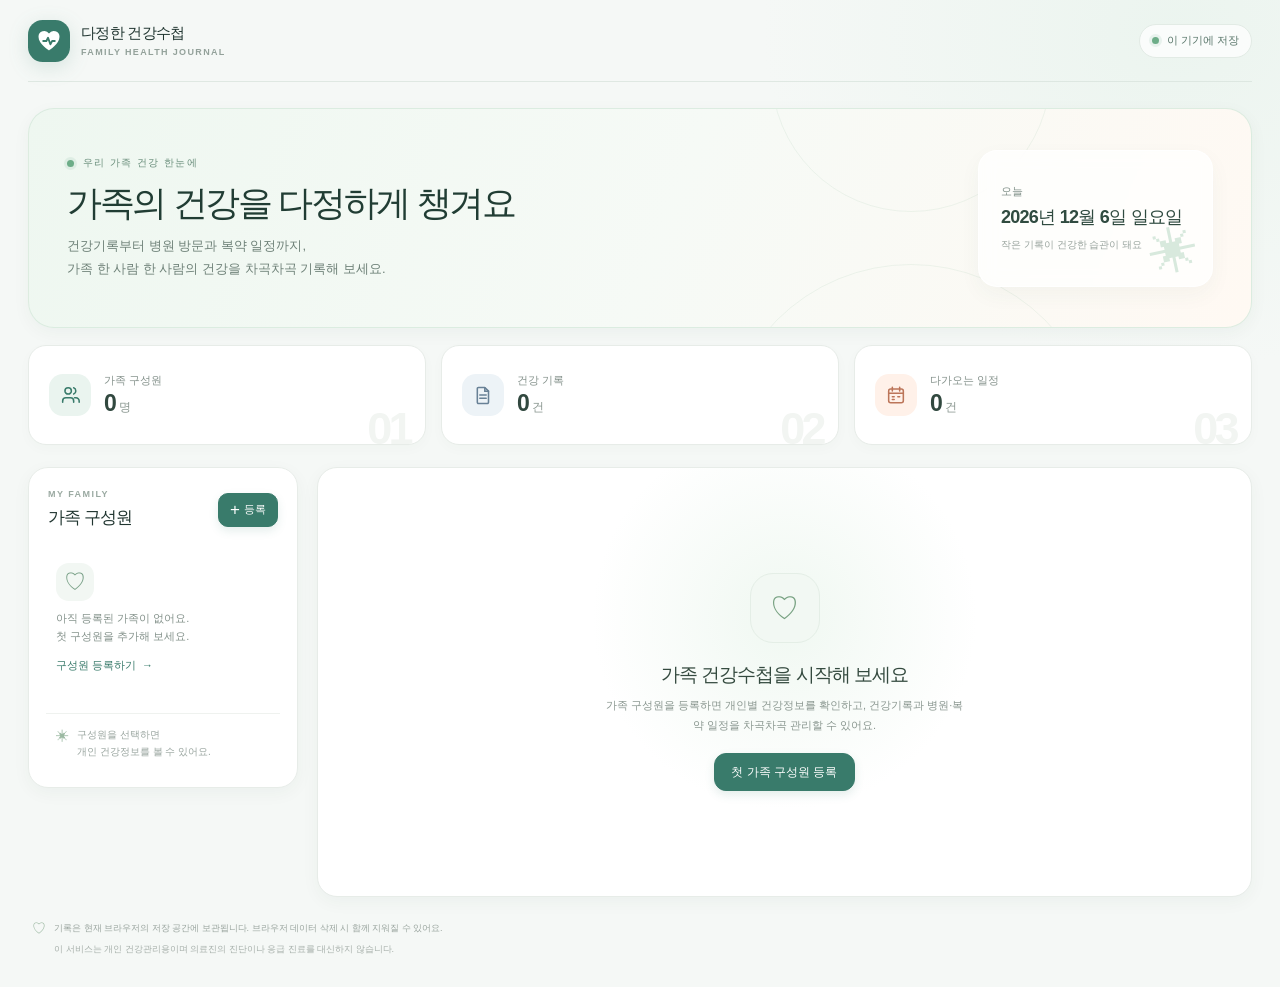
==== index.html @ 95c156bf "Add family health notebook app" ====
<!doctype html>
<html lang="ko">
<head>
  <meta charset="utf-8">
  <meta name="viewport" content="width=device-width, initial-scale=1">
  <meta name="theme-color" content="#f5f8f6">
  <meta name="description" content="가족 구성원의 건강기록과 병원·복약 일정을 한곳에서 관리하는 건강수첩입니다.">
  <title>다정한 건강수첩 · 우리 가족 건강관리</title>
  <link rel="stylesheet" href="./styles.css">
  <script src="./app.js" defer></script>
</head>
<body>
  <div class="app-shell">
    <header class="topbar">
      <a class="brand" href="#main-content" aria-label="다정한 건강수첩 홈">
        <span class="brand-mark" aria-hidden="true">
          <svg viewBox="0 0 40 40" fill="none">
            <rect width="40" height="40" rx="14" fill="currentColor" />
            <path d="M20 29s-10-5.9-10-13a5.5 5.5 0 0 1 10-3.2A5.5 5.5 0 0 1 30 16c0 7.1-10 13-10 13Z" fill="#fff" />
            <path d="M14.5 20h3l1.6-3.1 2.2 6.2 1.7-3.1h2.5" stroke="currentColor" stroke-width="1.8" stroke-linecap="round" stroke-linejoin="round" />
          </svg>
        </span>
        <span class="brand-copy">
          <strong>다정한 건강수첩</strong>
          <span>FAMILY HEALTH JOURNAL</span>
        </span>
      </a>
      <div class="topbar-right">
        <span class="storage-pill">
          <span class="status-dot" aria-hidden="true"></span>
          <span id="storage-status">이 기기에 저장</span>
        </span>
      </div>
    </header>

    <main id="main-content">
      <section class="welcome-card" aria-labelledby="welcome-title">
        <div class="welcome-copy">
          <p class="eyebrow"><span class="eyebrow-dot" aria-hidden="true"></span>우리 가족 건강 한눈에</p>
          <h1 id="welcome-title">가족의 건강을<br class="welcome-break"> 다정하게 챙겨요</h1>
          <p class="welcome-description">건강기록부터 병원 방문과 복약 일정까지,<br class="desktop-only"> 가족 한 사람 한 사람의 건강을 차곡차곡 기록해 보세요.</p>
        </div>
        <div class="today-card">
          <span class="today-label">오늘</span>
          <time id="today-label" datetime="">날짜를 불러오는 중</time>
          <span class="today-caption">작은 기록이 건강한 습관이 돼요</span>
          <span class="today-flower" aria-hidden="true">✳</span>
        </div>
        <span class="welcome-orbit orbit-one" aria-hidden="true"></span>
        <span class="welcome-orbit orbit-two" aria-hidden="true"></span>
      </section>

      <section class="stats-grid" aria-label="가족 건강 요약">
        <article class="stat-card stat-members">
          <span class="stat-icon" aria-hidden="true">
            <svg viewBox="0 0 24 24" fill="none"><path d="M16 20v-1.5a3.5 3.5 0 0 0-3.5-3.5h-5A3.5 3.5 0 0 0 4 18.5V20M10 11a3.5 3.5 0 1 0 0-7 3.5 3.5 0 0 0 0 7ZM16 4.2a3.5 3.5 0 0 1 0 6.6M17 15h1.5a3.5 3.5 0 0 1 3.5 3.5V20" stroke="currentColor" stroke-width="1.7" stroke-linecap="round" stroke-linejoin="round"/></svg>
          </span>
          <span class="stat-copy"><span class="stat-label">가족 구성원</span><strong id="member-count">0<span>명</span></strong></span>
          <span class="stat-decoration" aria-hidden="true">01</span>
        </article>
        <article class="stat-card stat-records">
          <span class="stat-icon" aria-hidden="true">
            <svg viewBox="0 0 24 24" fill="none"><path d="M7 3.8h7l4 4V20a1.2 1.2 0 0 1-1.2 1.2H7A1.2 1.2 0 0 1 5.8 20V5A1.2 1.2 0 0 1 7 3.8Z" stroke="currentColor" stroke-width="1.7" stroke-linejoin="round"/><path d="M14 4v4h4M8.5 12h7M8.5 15.5h7" stroke="currentColor" stroke-width="1.7" stroke-linecap="round"/></svg>
          </span>
          <span class="stat-copy"><span class="stat-label">건강 기록</span><strong id="record-count">0<span>건</span></strong></span>
          <span class="stat-decoration" aria-hidden="true">02</span>
        </article>
        <article class="stat-card stat-schedules">
          <span class="stat-icon" aria-hidden="true">
            <svg viewBox="0 0 24 24" fill="none"><rect x="4" y="5.5" width="16" height="15" rx="2.2" stroke="currentColor" stroke-width="1.7"/><path d="M8 3.5v4M16 3.5v4M4 10h16M8 14h2M8 17h2M14 14h2" stroke="currentColor" stroke-width="1.7" stroke-linecap="round"/></svg>
          </span>
          <span class="stat-copy"><span class="stat-label">다가오는 일정</span><strong id="schedule-count">0<span>건</span></strong></span>
          <span class="stat-decoration" aria-hidden="true">03</span>
        </article>
      </section>

      <div class="workspace">
        <aside class="family-panel" aria-labelledby="family-title">
          <div class="panel-heading family-heading">
            <div>
              <p class="section-kicker">MY FAMILY</p>
              <h2 id="family-title">가족 구성원</h2>
            </div>
            <button id="add-member-button" class="button button-small button-primary" type="button">
              <span class="button-plus" aria-hidden="true">+</span><span>등록</span>
            </button>
          </div>
          <div id="family-list" class="family-list" aria-label="등록된 가족 구성원"></div>
          <div class="family-panel-note">
            <span class="note-sparkle" aria-hidden="true">✳</span>
            <p>구성원을 선택하면<br>개인 건강정보를 볼 수 있어요.</p>
          </div>
        </aside>

        <section id="member-detail" class="member-detail" aria-label="가족 구성원 건강정보"></section>
      </div>

      <footer class="app-footer">
        <span class="footer-heart" aria-hidden="true">♡</span>
        <p>기록은 현재 브라우저의 저장 공간에 보관됩니다. 브라우저 데이터 삭제 시 함께 지워질 수 있어요.</p>
        <p class="footer-disclaimer">이 서비스는 개인 건강관리용이며 의료진의 진단이나 응급 진료를 대신하지 않습니다.</p>
      </footer>
    </main>

    <dialog id="member-dialog" class="member-dialog" aria-labelledby="member-dialog-title">
      <form id="member-form" class="dialog-form">
        <div class="dialog-topline">
          <span class="section-kicker">가족 건강수첩</span>
          <button class="icon-button dialog-close" type="button" data-action="close-member-dialog" aria-label="창 닫기">×</button>
        </div>
        <h2 id="member-dialog-title">가족 구성원 등록</h2>
        <p class="dialog-intro">함께 건강을 챙길 가족의 기본 정보를 입력해 주세요.</p>

        <div class="dialog-fields">
          <label class="field field-full" for="member-name">
            <span>이름 <span class="required-mark" aria-hidden="true">*</span></span>
            <input id="member-name" name="name" type="text" maxlength="40" placeholder="이름을 입력해 주세요" autocomplete="off" required>
          </label>
          <label class="field" for="member-relationship">
            <span>관계</span>
            <select id="member-relationship" name="relationship" required>
              <option value="본인">본인</option>
              <option value="배우자">배우자</option>
              <option value="자녀">자녀</option>
              <option value="부모님">부모님</option>
              <option value="형제·자매">형제·자매</option>
              <option value="기타">기타</option>
            </select>
          </label>
          <label class="field" for="member-birth-date">
            <span>생년월일</span>
            <input id="member-birth-date" name="birthDate" type="date">
          </label>
          <label class="field" for="member-blood-type">
            <span>혈액형</span>
            <select id="member-blood-type" name="bloodType">
              <option value="unknown">미확인</option>
              <option value="A+">A+</option>
              <option value="A-">A-</option>
              <option value="B+">B+</option>
              <option value="B-">B-</option>
              <option value="AB+">AB+</option>
              <option value="AB-">AB-</option>
              <option value="O+">O+</option>
              <option value="O-">O-</option>
            </select>
          </label>
          <label class="field" for="member-allergies">
            <span>알레르기 · 주의사항</span>
            <input id="member-allergies" name="allergies" type="text" maxlength="160" placeholder="예: 특정 약물, 음식 알레르기">
          </label>
          <label class="field field-full" for="member-note">
            <span>건강 메모 <span class="optional-label">선택</span></span>
            <textarea id="member-note" name="note" rows="3" maxlength="500" placeholder="평소 건강 상태나 참고할 내용을 적어 주세요."></textarea>
          </label>
        </div>
        <p class="dialog-privacy">건강정보는 이 브라우저에 저장됩니다. 공용 기기에서는 개인정보 입력에 유의해 주세요.</p>
        <div class="dialog-actions">
          <button class="button button-secondary" type="button" data-action="close-member-dialog">취소</button>
          <button class="button button-primary" type="submit">구성원 등록</button>
        </div>
      </form>
    </dialog>

    <div id="toast" class="toast" role="status" aria-live="polite" aria-atomic="true"></div>
    <noscript><p class="noscript-message">이 건강수첩을 사용하려면 브라우저에서 JavaScript를 켜 주세요.</p></noscript>
  </div>
</body>
</html>
---- styles.css ----
:root {
  color-scheme: light;
  --ink: #203530;
  --ink-soft: #4f625c;
  --muted: #788782;
  --muted-light: #a2ada8;
  --line: #e7ece8;
  --surface: #ffffff;
  --canvas: #f5f8f6;
  --green: #397b6b;
  --green-dark: #286656;
  --green-soft: #eaf4ef;
  --green-pale: #f2f8f4;
  --peach: #fff1e9;
  --peach-ink: #bc7559;
  --blue-soft: #edf3f7;
  --blue-ink: #688196;
  --purple-soft: #f3eff8;
  --purple-ink: #8977a2;
  --danger: #b95750;
  --shadow: 0 12px 36px rgba(31, 59, 48, 0.055);
  --shadow-soft: 0 5px 18px rgba(31, 59, 48, 0.045);
  font-family: -apple-system, BlinkMacSystemFont, "Segoe UI", "Apple SD Gothic Neo", "Malgun Gothic", "Noto Sans KR", sans-serif;
  font-synthesis: none;
  text-rendering: optimizeLegibility;
}

* {
  box-sizing: border-box;
}

html {
  min-width: 320px;
  background: var(--canvas);
  scroll-behavior: smooth;
}

body {
  min-width: 320px;
  min-height: 100vh;
  margin: 0;
  color: var(--ink);
  background:
    radial-gradient(ellipse at 92% 3%, rgba(226, 241, 232, 0.5), transparent 26rem),
    var(--canvas);
  font-size: 14px;
  line-height: 1.55;
  -webkit-font-smoothing: antialiased;
}

button,
input,
select,
textarea {
  font: inherit;
}

button {
  color: inherit;
}

button:focus-visible,
a:focus-visible,
input:focus-visible,
select:focus-visible,
textarea:focus-visible {
  outline: 3px solid rgba(57, 123, 107, 0.24);
  outline-offset: 2px;
}

button:disabled {
  cursor: not-allowed;
  opacity: 0.55;
}

.app-shell {
  width: min(100% - 56px, 1280px);
  margin: 0 auto;
  padding-bottom: 30px;
}

.topbar {
  min-height: 82px;
  display: flex;
  align-items: center;
  justify-content: space-between;
  border-bottom: 1px solid rgba(215, 226, 219, 0.72);
}

.brand {
  display: inline-flex;
  align-items: center;
  gap: 11px;
  color: var(--ink);
  text-decoration: none;
}

.brand-mark,
.brand-mark svg {
  display: block;
  width: 42px;
  height: 42px;
}

.brand-mark {
  color: var(--green);
  filter: drop-shadow(0 5px 10px rgba(57, 123, 107, 0.16));
}

.brand-copy {
  display: flex;
  flex-direction: column;
  gap: 1px;
}

.brand-copy strong {
  font-size: 15px;
  letter-spacing: -0.045em;
}

.brand-copy > span {
  color: #93a19a;
  font-size: 9px;
  font-weight: 700;
  letter-spacing: 0.15em;
}

.topbar-right {
  display: flex;
  align-items: center;
  gap: 12px;
}

.storage-pill {
  display: inline-flex;
  align-items: center;
  gap: 8px;
  min-height: 34px;
  padding: 0 12px;
  border: 1px solid #e2ebe5;
  border-radius: 999px;
  background: rgba(255, 255, 255, 0.76);
  color: #59766a;
  font-size: 11px;
  font-weight: 650;
  white-space: nowrap;
}

.status-dot,
.eyebrow-dot {
  display: inline-block;
  width: 7px;
  height: 7px;
  flex: 0 0 auto;
  border-radius: 50%;
  background: #6dad88;
  box-shadow: 0 0 0 3px rgba(109, 173, 136, 0.13);
}

.storage-pill.is-warning {
  border-color: #f1d6ca;
  color: #9d5d48;
}

.storage-pill.is-warning .status-dot {
  background: #cf8161;
  box-shadow: 0 0 0 3px rgba(207, 129, 97, 0.14);
}

main {
  padding-top: 26px;
}

.welcome-card {
  position: relative;
  min-height: 220px;
  display: flex;
  align-items: center;
  justify-content: space-between;
  gap: 30px;
  overflow: hidden;
  padding: 32px 38px;
  border: 1px solid rgba(216, 234, 222, 0.86);
  border-radius: 26px;
  background: linear-gradient(112deg, #eef7f0 0%, #f6faf6 52%, #fff9f3 100%);
  box-shadow: var(--shadow-soft);
  isolation: isolate;
}

.welcome-copy,
.today-card {
  position: relative;
  z-index: 1;
}

.eyebrow,
.section-kicker {
  margin: 0;
  color: #688d7a;
  font-size: 10px;
  font-weight: 750;
  letter-spacing: 0.14em;
  text-transform: uppercase;
}

.welcome-card .eyebrow {
  display: flex;
  align-items: center;
  gap: 9px;
  margin-bottom: 9px;
}

.welcome-card h1 {
  margin: 0;
  color: #213d34;
  font-size: clamp(27px, 3vw, 35px);
  font-weight: 730;
  letter-spacing: -0.065em;
  line-height: 1.3;
}

.welcome-description {
  margin: 10px 0 0;
  color: #6e8178;
  font-size: 13px;
  line-height: 1.75;
}

.welcome-break {
  display: none;
}

.desktop-only {
  display: initial;
}

.today-card {
  width: 235px;
  flex: 0 0 235px;
  min-height: 137px;
  display: flex;
  flex-direction: column;
  justify-content: center;
  overflow: hidden;
  padding: 20px 22px;
  border: 1px solid rgba(255, 255, 255, 0.9);
  border-radius: 19px;
  background: rgba(255, 255, 255, 0.74);
  box-shadow: 0 8px 22px rgba(52, 89, 65, 0.045);
  backdrop-filter: blur(8px);
}

.today-label {
  color: #809088;
  font-size: 11px;
  font-weight: 650;
}

.today-card time {
  margin-top: 4px;
  color: #304b40;
  font-size: 18px;
  font-weight: 720;
  letter-spacing: -0.04em;
}

.today-caption {
  margin-top: 5px;
  color: #98a39d;
  font-size: 10px;
}

.today-flower {
  position: absolute;
  right: 13px;
  bottom: 9px;
  color: #d8e9dd;
  font-size: 49px;
  line-height: 1;
  transform: rotate(-12deg);
}

.welcome-orbit {
  position: absolute;
  z-index: -1;
  display: block;
  border: 1px solid rgba(140, 184, 152, 0.13);
  border-radius: 50%;
  pointer-events: none;
}

.orbit-one {
  width: 280px;
  height: 280px;
  right: 200px;
  top: -177px;
}

.orbit-two {
  width: 380px;
  height: 380px;
  right: 150px;
  bottom: -317px;
}

.stats-grid {
  display: grid;
  grid-template-columns: repeat(3, minmax(0, 1fr));
  gap: 15px;
  margin: 17px 0 22px;
}

.stat-card {
  position: relative;
  min-height: 100px;
  display: flex;
  align-items: center;
  gap: 13px;
  overflow: hidden;
  padding: 18px 20px;
  border: 1px solid var(--line);
  border-radius: 18px;
  background: var(--surface);
  box-shadow: 0 4px 13px rgba(40, 68, 53, 0.025);
}

.stat-icon {
  width: 42px;
  height: 42px;
  display: grid;
  flex: 0 0 42px;
  place-items: center;
  border-radius: 14px;
  background: var(--green-soft);
  color: var(--green);
}

.stat-icon svg {
  width: 22px;
  height: 22px;
}

.stat-records .stat-icon {
  background: var(--blue-soft);
  color: var(--blue-ink);
}

.stat-schedules .stat-icon {
  background: var(--peach);
  color: var(--peach-ink);
}

.stat-copy {
  display: flex;
  flex-direction: column;
  gap: 1px;
}

.stat-label {
  color: #84918b;
  font-size: 11px;
  font-weight: 600;
}

.stat-copy strong {
  color: #31483f;
  font-size: 23px;
  font-weight: 740;
  letter-spacing: -0.055em;
  line-height: 1.2;
}

.stat-copy strong span {
  margin-left: 3px;
  color: #89968f;
  font-size: 12px;
  font-weight: 550;
  letter-spacing: 0;
}

.stat-decoration {
  position: absolute;
  right: 15px;
  bottom: -7px;
  color: #f2f5f2;
  font-size: 45px;
  font-weight: 800;
  letter-spacing: -0.08em;
  line-height: 1;
  pointer-events: none;
}

.workspace {
  display: grid;
  grid-template-columns: 270px minmax(0, 1fr);
  align-items: start;
  gap: 19px;
}

.family-panel,
.profile-card,
.content-card,
.empty-detail {
  border: 1px solid var(--line);
  border-radius: 20px;
  background: var(--surface);
  box-shadow: var(--shadow-soft);
}

.family-panel {
  position: sticky;
  top: 18px;
  min-height: 300px;
  padding: 20px 17px 15px;
}

.panel-heading {
  display: flex;
  align-items: center;
  justify-content: space-between;
  gap: 10px;
}

.family-heading {
  padding: 0 2px 15px;
}

.family-heading h2 {
  margin: 3px 0 0;
  font-size: 17px;
  font-weight: 730;
  letter-spacing: -0.05em;
}

.section-kicker {
  color: #9aa9a1;
  font-size: 9px;
  letter-spacing: 0.16em;
}

.button {
  min-height: 40px;
  display: inline-flex;
  align-items: center;
  justify-content: center;
  gap: 8px;
  padding: 0 16px;
  border: 1px solid transparent;
  border-radius: 12px;
  cursor: pointer;
  font-size: 12px;
  font-weight: 680;
  transition: background-color 150ms ease, border-color 150ms ease, transform 150ms ease, box-shadow 150ms ease;
}

.button:hover {
  transform: translateY(-1px);
}

.button:active {
  transform: translateY(0);
}

.button-primary {
  border-color: var(--green);
  background: var(--green);
  color: #fff;
  box-shadow: 0 4px 10px rgba(57, 123, 107, 0.13);
}

.button-primary:hover {
  border-color: var(--green-dark);
  background: var(--green-dark);
}

.button-secondary {
  border-color: #e3e9e5;
  background: #fff;
  color: #65756e;
}

.button-secondary:hover {
  border-color: #ccd9d0;
  background: #f9fbf9;
}

.button-small {
  min-height: 34px;
  gap: 4px;
  padding: 0 11px;
  border-radius: 10px;
  font-size: 11px;
}

.button-plus {
  font-size: 17px;
  font-weight: 450;
  line-height: 1;
}

.family-list {
  display: flex;
  flex-direction: column;
  gap: 6px;
}

.family-item {
  width: 100%;
  min-width: 0;
  display: flex;
  align-items: center;
  gap: 10px;
  padding: 9px 10px;
  border: 1px solid transparent;
  border-radius: 13px;
  background: transparent;
  cursor: pointer;
  text-align: left;
  transition: background-color 150ms ease, border-color 150ms ease;
}

.family-item:hover {
  background: #f7faf7;
}

.family-item.is-selected {
  border-color: #e0eee4;
  background: #f0f7f1;
}

.member-avatar {
  display: grid;
  flex: 0 0 auto;
  place-items: center;
  border-radius: 50%;
  background: linear-gradient(145deg, #e6f2e9, #cfe5d5);
  color: #47765e;
  font-weight: 750;
  letter-spacing: -0.04em;
}

.member-avatar-small {
  width: 39px;
  height: 39px;
  font-size: 15px;
}

.member-avatar-tone-1 { background: linear-gradient(145deg, #f8e9dd, #f2d6c7); color: #a16b51; }
.member-avatar-tone-2 { background: linear-gradient(145deg, #e9e5f4, #d8d0ea); color: #77698f; }
.member-avatar-tone-3 { background: linear-gradient(145deg, #e2edf5, #cee1ee); color: #54768b; }
.member-avatar-tone-4 { background: linear-gradient(145deg, #f7ebd4, #f0dfb9); color: #997844; }

.family-item-copy {
  min-width: 0;
  display: flex;
  flex: 1 1 auto;
  flex-direction: column;
  gap: 1px;
}

.family-item-name {
  overflow: hidden;
  color: #344940;
  font-size: 12px;
  font-weight: 700;
  text-overflow: ellipsis;
  white-space: nowrap;
}

.family-item-subtitle {
  overflow: hidden;
  color: #99a39e;
  font-size: 10px;
  text-overflow: ellipsis;
  white-space: nowrap;
}

.family-item-arrow {
  color: #aab7af;
  font-size: 18px;
  line-height: 1;
  transition: transform 150ms ease;
}

.family-item.is-selected .family-item-arrow {
  color: var(--green);
  transform: translateX(2px);
}

.list-empty {
  display: flex;
  flex-direction: column;
  align-items: flex-start;
  padding: 17px 10px 18px;
}

.list-empty-icon {
  width: 38px;
  height: 38px;
  display: grid;
  place-items: center;
  margin-bottom: 8px;
  border-radius: 13px;
  background: #f2f7f3;
  color: #79a087;
  font-size: 22px;
}

.list-empty p {
  margin: 0 0 8px;
  color: #83918a;
  font-size: 11px;
  line-height: 1.65;
}

.text-button {
  display: inline-flex;
  align-items: center;
  gap: 6px;
  padding: 3px 0;
  border: 0;
  background: transparent;
  color: var(--green);
  cursor: pointer;
  font-size: 11px;
  font-weight: 700;
}

.text-button:hover {
  color: var(--green-dark);
  text-decoration: underline;
  text-underline-offset: 3px;
}

.family-panel-note {
  display: flex;
  align-items: flex-start;
  gap: 8px;
  margin-top: 18px;
  padding: 12px 10px;
  border-top: 1px solid #eff2ef;
  color: #98a49e;
}

.note-sparkle {
  margin-top: 1px;
  color: #9bb9a2;
  font-size: 13px;
}

.family-panel-note p {
  margin: 0;
  font-size: 10px;
  line-height: 1.7;
}

.member-detail {
  min-width: 0;
  display: flex;
  flex-direction: column;
  gap: 17px;
}

.profile-card {
  overflow: hidden;
  padding: 21px 23px 19px;
}

.profile-top {
  display: flex;
  align-items: center;
  justify-content: space-between;
  gap: 15px;
  padding-bottom: 19px;
  border-bottom: 1px solid #eff2ef;
}

.profile-identity {
  min-width: 0;
  display: flex;
  align-items: center;
  gap: 13px;
}

.member-avatar-large {
  width: 58px;
  height: 58px;
  font-size: 22px;
}

.profile-title-copy {
  min-width: 0;
}

.profile-overline {
  margin: 0 0 2px;
  color: #8ca095;
  font-size: 10px;
  font-weight: 650;
  letter-spacing: 0.06em;
}

.profile-title-copy h2 {
  overflow-wrap: anywhere;
  margin: 0;
  color: #293e35;
  font-size: 22px;
  font-weight: 740;
  letter-spacing: -0.06em;
  line-height: 1.35;
}

.profile-tags {
  display: flex;
  flex-wrap: wrap;
  gap: 6px;
  margin-top: 5px;
}

.profile-tag {
  display: inline-flex;
  align-items: center;
  min-height: 21px;
  padding: 1px 8px;
  border: 1px solid #e5eee7;
  border-radius: 999px;
  background: #f5f9f5;
  color: #71877a;
  font-size: 9px;
  font-weight: 650;
}

.profile-tag.subtle {
  border-color: #edf0ed;
  background: #fafbfa;
  color: #929c96;
}

.profile-stamp {
  display: flex;
  flex: 0 0 auto;
  flex-direction: column;
  align-items: flex-end;
  gap: 3px;
  color: #a0aba4;
  font-size: 9px;
}

.profile-stamp-mark {
  width: 31px;
  height: 31px;
  display: grid;
  place-items: center;
  margin-bottom: 2px;
  border: 1px solid #e4eee6;
  border-radius: 11px;
  background: #f3f8f4;
  color: #6e9b7b;
  font-size: 16px;
}

.profile-facts {
  display: grid;
  grid-template-columns: repeat(4, minmax(0, 1fr));
  gap: 10px;
  padding: 17px 0 15px;
}

.profile-fact {
  min-width: 0;
  display: flex;
  flex-direction: column;
  gap: 4px;
}

.profile-fact > span,
.profile-extra-item > span {
  color: #98a39d;
  font-size: 10px;
  font-weight: 570;
}

.profile-fact strong {
  overflow: hidden;
  color: #50635a;
  font-size: 11px;
  font-weight: 670;
  text-overflow: ellipsis;
  white-space: nowrap;
}

.profile-extra {
  display: grid;
  grid-template-columns: repeat(2, minmax(0, 1fr));
  gap: 10px;
  padding-top: 14px;
  border-top: 1px solid #eff2ef;
}

.profile-extra-item {
  min-width: 0;
  padding: 10px 12px;
  border-radius: 11px;
  background: #f8faf8;
}

.profile-extra-item p {
  overflow-wrap: anywhere;
  margin: 3px 0 0;
  color: #586a61;
  font-size: 11px;
  line-height: 1.65;
  white-space: pre-wrap;
}

.profile-extra-item p.is-unset {
  color: #a0aaa4;
}

.records-schedules-grid {
  display: grid;
  grid-template-columns: repeat(2, minmax(0, 1fr));
  align-items: start;
  gap: 17px;
}

.content-card {
  min-width: 0;
  min-height: 280px;
  padding: 18px 17px 16px;
}

.content-card-heading {
  display: flex;
  align-items: flex-start;
  justify-content: space-between;
  gap: 8px;
  margin-bottom: 14px;
}

.content-card-heading h3 {
  margin: 2px 0 0;
  color: #34483f;
  font-size: 16px;
  font-weight: 720;
  letter-spacing: -0.045em;
}

.content-card-heading .section-kicker {
  font-size: 8px;
}

.section-helper {
  margin: 3px 0 0;
  color: #a0aaa4;
  font-size: 10px;
}

.button-add {
  min-height: 32px;
  flex: 0 0 auto;
  gap: 5px;
  padding: 0 9px;
  border: 1px solid #e2ece5;
  border-radius: 10px;
  background: #f5f9f6;
  color: #4c7c61;
  cursor: pointer;
  font-size: 10px;
  font-weight: 680;
  transition: background-color 150ms ease, border-color 150ms ease;
}

.button-add:hover {
  border-color: #cce0d0;
  background: #ebf5ee;
}

.button-add .button-plus {
  font-size: 15px;
}

.entry-form {
  display: flex;
  flex-direction: column;
  gap: 11px;
  margin: 0 0 15px;
  padding: 13px;
  border: 1px solid #e7eee9;
  border-radius: 14px;
  background: #fafcfa;
  animation: form-in 150ms ease-out;
}

.entry-form[hidden] {
  display: none;
}

@keyframes form-in {
  from { opacity: 0; transform: translateY(-4px); }
  to { opacity: 1; transform: translateY(0); }
}

.field-row,
.form-grid {
  display: grid;
  grid-template-columns: repeat(2, minmax(0, 1fr));
  gap: 10px;
}

.field {
  min-width: 0;
  display: flex;
  flex-direction: column;
  gap: 5px;
  color: #63736b;
  font-size: 10px;
  font-weight: 630;
}

.field input,
.field select,
.field textarea {
  width: 100%;
  min-width: 0;
  min-height: 38px;
  padding: 8px 10px;
  border: 1px solid #e2e9e4;
  border-radius: 9px;
  background: #fff;
  color: #33483e;
  font-size: 11px;
  font-weight: 450;
  transition: border-color 150ms ease, box-shadow 150ms ease;
}

.field input::placeholder,
.field textarea::placeholder {
  color: #b3bcb7;
}

.field input:focus,
.field select:focus,
.field textarea:focus {
  border-color: #91b6a0;
  outline: none;
  box-shadow: 0 0 0 3px rgba(94, 151, 113, 0.11);
}

.field select {
  padding-right: 27px;
  cursor: pointer;
}

.field textarea {
  min-height: 69px;
  resize: vertical;
  line-height: 1.6;
}

.form-actions {
  display: flex;
  justify-content: flex-end;
  gap: 7px;
  padding-top: 1px;
}

.form-actions .button {
  min-height: 33px;
  padding: 0 11px;
  border-radius: 9px;
  font-size: 10px;
}

.entry-list {
  display: flex;
  flex-direction: column;
  gap: 9px;
  margin: 0;
  padding: 0;
  list-style: none;
}

.entry-item {
  min-width: 0;
  display: flex;
  align-items: flex-start;
  gap: 8px;
  padding: 11px 9px 10px 10px;
  border: 1px solid #edf1ee;
  border-radius: 13px;
  background: #fff;
  transition: border-color 150ms ease, background-color 150ms ease;
}

.entry-item:hover {
  border-color: #e0e9e2;
  background: #fdfefd;
}

.entry-symbol {
  width: 30px;
  height: 30px;
  display: grid;
  flex: 0 0 30px;
  place-items: center;
  margin-top: 1px;
  border-radius: 10px;
  background: var(--green-soft);
  color: var(--green);
  font-size: 13px;
  font-weight: 750;
}

.entry-symbol.kind-symptom { background: var(--peach); color: var(--peach-ink); }
.entry-symbol.kind-test { background: var(--blue-soft); color: var(--blue-ink); }
.entry-symbol.kind-note { background: var(--purple-soft); color: var(--purple-ink); }
.entry-symbol.kind-medication { background: var(--purple-soft); color: var(--purple-ink); }

.entry-copy {
  min-width: 0;
  flex: 1 1 auto;
}

.entry-meta {
  display: flex;
  flex-wrap: wrap;
  align-items: center;
  gap: 5px 7px;
  margin-bottom: 3px;
}

.entry-type {
  display: inline-flex;
  align-items: center;
  min-height: 18px;
  padding: 0 6px;
  border-radius: 6px;
  background: #edf5ef;
  color: #658570;
  font-size: 8px;
  font-weight: 700;
}

.entry-type.kind-symptom { background: var(--peach); color: #a76c52; }
.entry-type.kind-test { background: var(--blue-soft); color: #637d91; }
.entry-type.kind-note { background: var(--purple-soft); color: #7f6d99; }
.entry-type.kind-medication { background: var(--purple-soft); color: #7f6d99; }

.entry-date {
  color: #9aa59f;
  font-size: 9px;
}

.entry-copy h4 {
  overflow-wrap: anywhere;
  margin: 0;
  color: #45584e;
  font-size: 11px;
  font-weight: 700;
  line-height: 1.5;
}

.entry-copy p {
  overflow-wrap: anywhere;
  margin: 3px 0 0;
  color: #87938c;
  font-size: 10px;
  line-height: 1.6;
  white-space: pre-wrap;
}

.icon-button {
  width: 30px;
  height: 30px;
  display: inline-grid;
  flex: 0 0 30px;
  place-items: center;
  border: 1px solid transparent;
  border-radius: 9px;
  background: transparent;
  color: #a2ada7;
  cursor: pointer;
  font-size: 17px;
  line-height: 1;
  transition: border-color 150ms ease, background-color 150ms ease, color 150ms ease;
}

.icon-button:hover {
  border-color: #f0dfda;
  background: #fff7f4;
  color: var(--danger);
}

.delete-button {
  margin: -2px -2px 0 0;
}

.delete-button svg {
  width: 15px;
  height: 15px;
}

.empty-list-state {
  display: flex;
  flex-direction: column;
  align-items: center;
  justify-content: center;
  min-height: 152px;
  padding: 16px 9px;
  border: 1px dashed #e7ede8;
  border-radius: 14px;
  background: #fbfcfb;
  text-align: center;
}

.empty-list-symbol {
  width: 36px;
  height: 36px;
  display: grid;
  place-items: center;
  margin-bottom: 8px;
  border-radius: 12px;
  background: #f1f6f2;
  color: #7ea48a;
  font-size: 17px;
}

.empty-list-state strong {
  color: #718179;
  font-size: 10px;
  font-weight: 680;
}

.empty-list-state p {
  margin: 3px 0 0;
  color: #a1aca5;
  font-size: 9px;
  line-height: 1.6;
}

.schedule-time {
  margin-left: 3px;
  color: #75887c;
  font-weight: 650;
}

.empty-detail {
  min-height: 430px;
  display: flex;
  flex-direction: column;
  align-items: center;
  justify-content: center;
  padding: 35px 24px;
  background:
    radial-gradient(circle at 50% 35%, rgba(236, 246, 238, 0.8), transparent 12rem),
    var(--surface);
  text-align: center;
}

.empty-detail-icon {
  width: 70px;
  height: 70px;
  display: grid;
  place-items: center;
  margin-bottom: 17px;
  border: 1px solid #e4eee6;
  border-radius: 23px;
  background: #f2f8f3;
  color: #77a181;
  font-size: 29px;
}

.empty-detail h2 {
  margin: 0;
  color: #344a3f;
  font-size: 19px;
  font-weight: 730;
  letter-spacing: -0.05em;
}

.empty-detail p {
  max-width: 360px;
  margin: 7px 0 17px;
  color: #89968f;
  font-size: 11px;
  line-height: 1.8;
}

.empty-detail .button {
  min-height: 38px;
}

.app-footer {
  display: flex;
  flex-wrap: wrap;
  align-items: center;
  gap: 3px 8px;
  padding: 21px 4px 0;
  color: #99a49e;
  font-size: 9px;
}

.app-footer p {
  margin: 0;
}

.footer-heart {
  color: #9bb8a1;
  font-size: 14px;
}

.footer-disclaimer {
  width: 100%;
  padding-left: 22px;
  color: #a6afaa;
}

.member-dialog {
  width: min(560px, calc(100vw - 32px));
  max-width: 560px;
  max-height: min(92vh, 840px);
  overflow-y: auto;
  padding: 0;
  border: 1px solid rgba(222, 231, 224, 0.9);
  border-radius: 22px;
  background: #fff;
  color: var(--ink);
  box-shadow: 0 24px 70px rgba(26, 52, 40, 0.2);
}

.member-dialog::backdrop {
  background: rgba(28, 45, 37, 0.32);
  backdrop-filter: blur(3px);
}

.dialog-form {
  padding: 25px 27px 23px;
}

.dialog-topline {
  display: flex;
  align-items: center;
  justify-content: space-between;
}

.dialog-close {
  border-color: #edf1ee;
  background: #fbfcfb;
  color: #839189;
  font-size: 21px;
}

.dialog-close:hover {
  border-color: #e5e9e6;
  background: #f5f7f5;
  color: #5f7067;
}

.dialog-form h2 {
  margin: 6px 0 0;
  color: #2e463a;
  font-size: 22px;
  font-weight: 730;
  letter-spacing: -0.06em;
}

.dialog-intro {
  margin: 5px 0 18px;
  color: #89958e;
  font-size: 11px;
}

.dialog-fields {
  display: grid;
  grid-template-columns: repeat(2, minmax(0, 1fr));
  gap: 13px 12px;
}

.field-full {
  grid-column: 1 / -1;
}

.dialog-fields .field {
  gap: 6px;
  font-size: 11px;
}

.dialog-fields .field input,
.dialog-fields .field select,
.dialog-fields .field textarea {
  min-height: 41px;
  padding: 9px 11px;
  border-radius: 10px;
  font-size: 12px;
}

.dialog-fields .field textarea {
  min-height: 82px;
}

.required-mark {
  color: #c77b64;
}

.optional-label {
  margin-left: 4px;
  color: #a5afa9;
  font-size: 9px;
  font-weight: 500;
}

.dialog-privacy {
  margin: 14px 0 0;
  color: #9aa59f;
  font-size: 9px;
  line-height: 1.65;
}

.dialog-actions {
  display: flex;
  justify-content: flex-end;
  gap: 8px;
  margin-top: 18px;
  padding-top: 15px;
  border-top: 1px solid #eff2ef;
}

.toast {
  position: fixed;
  z-index: 10;
  left: 50%;
  bottom: 25px;
  max-width: calc(100vw - 32px);
  padding: 11px 16px;
  border: 1px solid rgba(222, 235, 225, 0.95);
  border-radius: 13px;
  background: rgba(42, 76, 59, 0.96);
  box-shadow: 0 10px 30px rgba(28, 52, 39, 0.18);
  color: #fff;
  font-size: 11px;
  font-weight: 600;
  opacity: 0;
  pointer-events: none;
  transform: translate(-50%, 8px);
  transition: opacity 180ms ease, transform 180ms ease;
}

.toast.is-visible {
  opacity: 1;
  transform: translate(-50%, 0);
}

.toast.is-warning {
  border-color: #efd3c3;
  background: rgba(142, 83, 60, 0.97);
}

.noscript-message {
  margin: 12px 0;
  padding: 12px;
  border-radius: 10px;
  background: #fff1e9;
  color: #8d5945;
  text-align: center;
}

@media (max-width: 1020px) {
  .app-shell {
    width: min(100% - 40px, 900px);
  }

  .workspace {
    grid-template-columns: 238px minmax(0, 1fr);
    gap: 14px;
  }

  .family-panel {
    padding-right: 13px;
    padding-left: 13px;
  }

  .records-schedules-grid {
    gap: 12px;
  }

  .content-card {
    padding-right: 13px;
    padding-left: 13px;
  }

  .profile-card {
    padding-right: 18px;
    padding-left: 18px;
  }
}

@media (max-width: 820px) {
  .app-shell {
    width: min(100% - 32px, 680px);
  }

  .welcome-card {
    min-height: 210px;
    padding: 28px;
  }

  .today-card {
    width: 205px;
    flex-basis: 205px;
    padding-right: 16px;
    padding-left: 16px;
  }

  .workspace {
    grid-template-columns: 1fr;
  }

  .family-panel {
    position: static;
    min-height: 0;
    padding: 16px;
  }

  .family-heading {
    padding-bottom: 12px;
  }

  .family-list {
    display: grid;
    grid-template-columns: repeat(2, minmax(0, 1fr));
    gap: 6px;
  }

  .list-empty {
    grid-column: 1 / -1;
    padding: 8px 5px 10px;
  }

  .family-panel-note {
    display: none;
  }

  .member-detail {
    gap: 13px;
  }
}

@media (max-width: 580px) {
  .app-shell {
    width: min(100% - 24px, 500px);
    padding-bottom: 20px;
  }

  .topbar {
    min-height: 68px;
  }

  .brand-mark,
  .brand-mark svg {
    width: 37px;
    height: 37px;
  }

  .brand {
    gap: 8px;
  }

  .brand-copy strong {
    font-size: 13px;
  }

  .brand-copy > span {
    font-size: 8px;
  }

  .storage-pill {
    min-height: 30px;
    gap: 6px;
    padding: 0 9px;
    font-size: 9px;
  }

  main {
    padding-top: 17px;
  }

  .welcome-card {
    min-height: auto;
    align-items: flex-start;
    flex-direction: column;
    gap: 17px;
    padding: 23px 20px 17px;
    border-radius: 21px;
  }

  .welcome-card h1 {
    font-size: 27px;
  }

  .welcome-description {
    max-width: 350px;
    font-size: 11px;
  }

  .desktop-only {
    display: none;
  }

  .today-card {
    width: 100%;
    min-height: 70px;
    flex: auto;
    display: grid;
    grid-template-columns: auto 1fr;
    align-items: center;
    column-gap: 10px;
    padding: 11px 14px;
    border-radius: 13px;
  }

  .today-label {
    grid-column: 1;
    font-size: 9px;
  }

  .today-card time {
    grid-column: 1;
    margin: 0;
    font-size: 14px;
  }

  .today-caption {
    grid-column: 2;
    grid-row: 1 / span 2;
    justify-self: end;
    margin: 0;
    font-size: 9px;
  }

  .today-flower {
    display: none;
  }

  .orbit-one {
    right: -120px;
  }

  .orbit-two {
    right: -165px;
  }

  .stats-grid {
    gap: 7px;
    margin: 11px 0 14px;
  }

  .stat-card {
    min-height: 78px;
    gap: 7px;
    padding: 10px 8px;
    border-radius: 14px;
  }

  .stat-icon {
    width: 31px;
    height: 31px;
    flex-basis: 31px;
    border-radius: 10px;
  }

  .stat-icon svg {
    width: 17px;
    height: 17px;
  }

  .stat-label {
    font-size: 9px;
  }

  .stat-copy strong {
    font-size: 19px;
  }

  .stat-copy strong span {
    font-size: 10px;
  }

  .stat-decoration {
    right: 7px;
    bottom: -5px;
    font-size: 32px;
  }

  .workspace {
    gap: 12px;
  }

  .family-panel {
    padding: 14px 12px 12px;
    border-radius: 16px;
  }

  .family-heading h2 {
    font-size: 15px;
  }

  .family-item {
    gap: 7px;
    padding: 7px 6px;
    border-radius: 11px;
  }

  .member-avatar-small {
    width: 34px;
    height: 34px;
    font-size: 13px;
  }

  .family-item-name {
    font-size: 10px;
  }

  .family-item-subtitle {
    font-size: 9px;
  }

  .profile-card {
    padding: 16px 14px 14px;
    border-radius: 16px;
  }

  .profile-top {
    gap: 8px;
    padding-bottom: 14px;
  }

  .profile-identity {
    gap: 9px;
  }

  .member-avatar-large {
    width: 48px;
    height: 48px;
    font-size: 19px;
  }

  .profile-title-copy h2 {
    font-size: 19px;
  }

  .profile-stamp {
    font-size: 8px;
  }

  .profile-stamp-mark {
    width: 27px;
    height: 27px;
  }

  .profile-facts {
    grid-template-columns: repeat(2, minmax(0, 1fr));
    gap: 13px 9px;
    padding: 14px 0;
  }

  .profile-extra {
    grid-template-columns: 1fr;
    gap: 7px;
    padding-top: 12px;
  }

  .records-schedules-grid {
    grid-template-columns: 1fr;
    gap: 11px;
  }

  .content-card {
    min-height: 0;
    padding: 15px 12px 13px;
    border-radius: 16px;
  }

  .content-card-heading {
    margin-bottom: 11px;
  }

  .content-card-heading h3 {
    font-size: 15px;
  }

  .entry-form {
    padding: 11px;
  }

  .empty-list-state {
    min-height: 124px;
  }

  .empty-detail {
    min-height: 340px;
    padding: 26px 17px;
    border-radius: 17px;
  }

  .app-footer {
    padding-top: 17px;
    font-size: 8px;
    line-height: 1.7;
  }

  .dialog-form {
    padding: 20px 17px 17px;
  }

  .dialog-fields {
    gap: 11px 9px;
  }

  .dialog-form h2 {
    font-size: 20px;
  }

  .toast {
    bottom: 14px;
  }
}

@media (max-width: 370px) {
  .app-shell {
    width: calc(100% - 18px);
  }

  .brand-copy > span {
    letter-spacing: 0.1em;
  }

  .stat-card {
    flex-direction: column;
    align-items: flex-start;
    gap: 5px;
    padding: 9px;
  }

  .stat-copy {
    gap: 0;
  }

  .stat-decoration {
    font-size: 27px;
  }

  .family-list {
    grid-template-columns: 1fr;
  }

  .list-empty {
    grid-column: auto;
  }

  .family-item {
    padding: 7px 8px;
  }

  .field-row,
  .form-grid,
  .dialog-fields {
    grid-template-columns: 1fr;
  }

  .field-full {
    grid-column: auto;
  }
}

@media (prefers-reduced-motion: reduce) {
  *,
  *::before,
  *::after {
    scroll-behavior: auto !important;
    animation-duration: 0.01ms !important;
    animation-iteration-count: 1 !important;
    transition-duration: 0.01ms !important;
  }
}
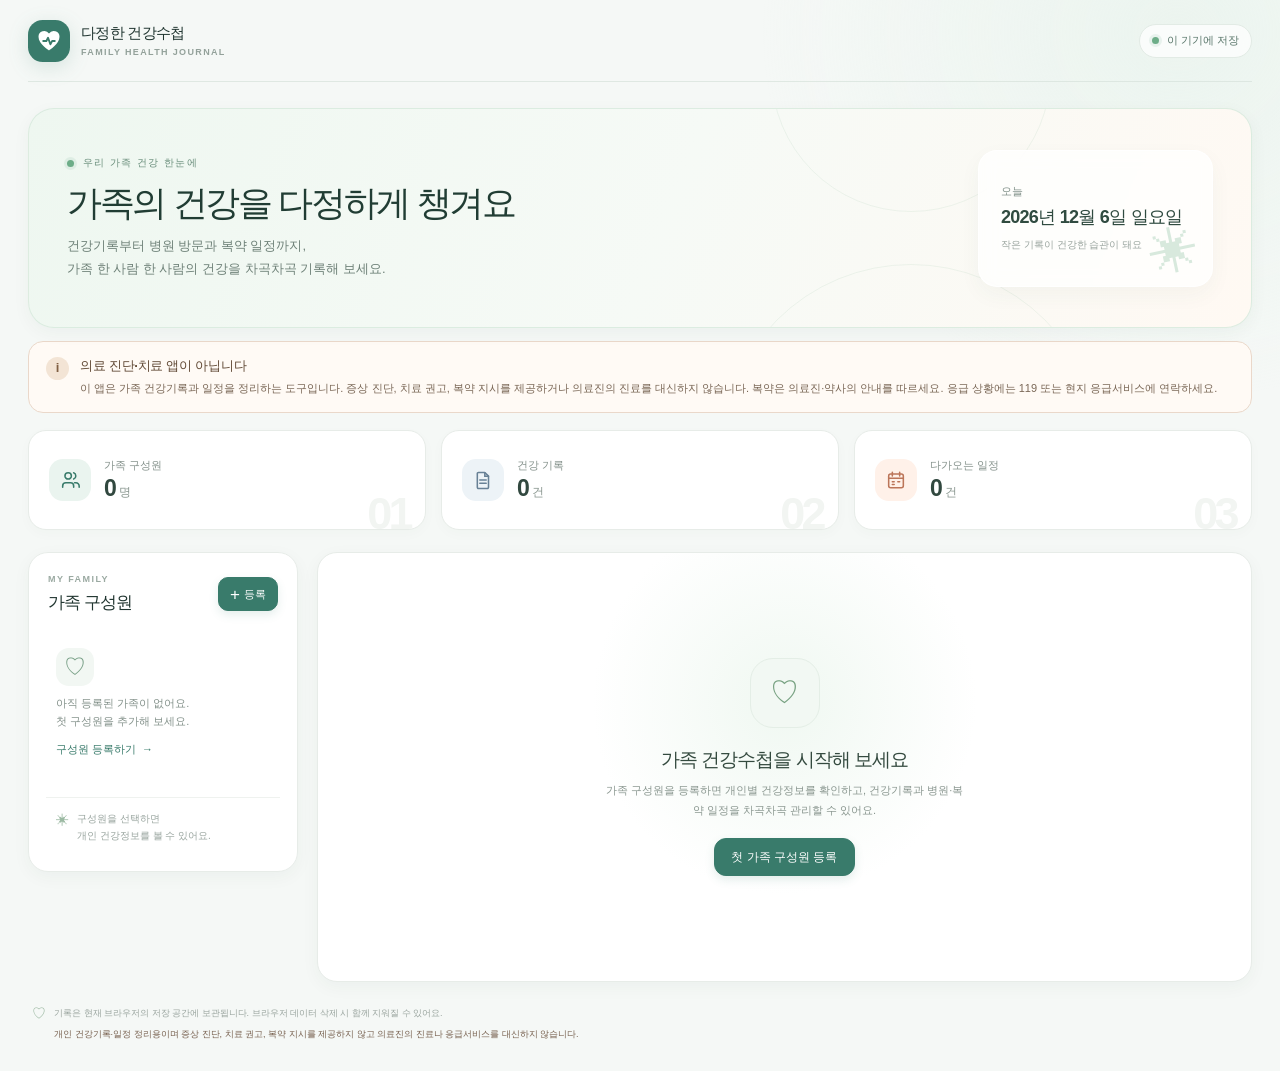
==== commit de17fe22: "Update family health notebook from Workbench" ====
--- a/index.html
+++ b/index.html
@@ -4,7 +4,7 @@
   <meta charset="utf-8">
   <meta name="viewport" content="width=device-width, initial-scale=1">
   <meta name="theme-color" content="#f5f8f6">
-  <meta name="description" content="가족 구성원의 건강기록과 병원·복약 일정을 한곳에서 관리하는 건강수첩입니다.">
+  <meta name="description" content="가족 구성원의 건강기록과 병원·복약 일정을 개인적으로 정리하는 건강수첩입니다. 의료 진단이나 치료를 제공하지 않습니다.">
   <title>다정한 건강수첩 · 우리 가족 건강관리</title>
   <link rel="stylesheet" href="./styles.css">
   <script src="./app.js" defer></script>
@@ -48,6 +48,14 @@
         </div>
         <span class="welcome-orbit orbit-one" aria-hidden="true"></span>
         <span class="welcome-orbit orbit-two" aria-hidden="true"></span>
+      </section>
+
+      <section class="medical-notice" aria-labelledby="medical-notice-title">
+        <span class="medical-notice-icon" aria-hidden="true">i</span>
+        <div>
+          <h2 id="medical-notice-title">의료 진단·치료 앱이 아닙니다</h2>
+          <p>이 앱은 가족 건강기록과 일정을 정리하는 도구입니다. 증상 진단, 치료 권고, 복약 지시를 제공하거나 의료진의 진료를 대신하지 않습니다. 복약은 의료진·약사의 안내를 따르세요. 응급 상황에는 119 또는 현지 응급서비스에 연락하세요.</p>
+        </div>
       </section>
 
       <section class="stats-grid" aria-label="가족 건강 요약">
@@ -98,7 +106,7 @@
       <footer class="app-footer">
         <span class="footer-heart" aria-hidden="true">♡</span>
         <p>기록은 현재 브라우저의 저장 공간에 보관됩니다. 브라우저 데이터 삭제 시 함께 지워질 수 있어요.</p>
-        <p class="footer-disclaimer">이 서비스는 개인 건강관리용이며 의료진의 진단이나 응급 진료를 대신하지 않습니다.</p>
+        <p class="footer-disclaimer">개인 건강기록·일정 정리용이며 증상 진단, 치료 권고, 복약 지시를 제공하지 않고 의료진의 진료나 응급서비스를 대신하지 않습니다.</p>
       </footer>
     </main>
 
--- a/styles.css
+++ b/styles.css
@@ -25,1761 +25,201 @@
   text-rendering: optimizeLegibility;
 }
 
-* {
-  box-sizing: border-box;
-}
-
-html {
-  min-width: 320px;
-  background: var(--canvas);
-  scroll-behavior: smooth;
-}
-
-body {
-  min-width: 320px;
-  min-height: 100vh;
-  margin: 0;
-  color: var(--ink);
-  background:
-    radial-gradient(ellipse at 92% 3%, rgba(226, 241, 232, 0.5), transparent 26rem),
-    var(--canvas);
-  font-size: 14px;
-  line-height: 1.55;
-  -webkit-font-smoothing: antialiased;
-}
-
-button,
-input,
-select,
-textarea {
-  font: inherit;
-}
-
-button {
-  color: inherit;
-}
-
-button:focus-visible,
-a:focus-visible,
-input:focus-visible,
-select:focus-visible,
-textarea:focus-visible {
-  outline: 3px solid rgba(57, 123, 107, 0.24);
-  outline-offset: 2px;
-}
-
-button:disabled {
-  cursor: not-allowed;
-  opacity: 0.55;
-}
-
-.app-shell {
-  width: min(100% - 56px, 1280px);
-  margin: 0 auto;
-  padding-bottom: 30px;
-}
-
-.topbar {
-  min-height: 82px;
-  display: flex;
-  align-items: center;
-  justify-content: space-between;
-  border-bottom: 1px solid rgba(215, 226, 219, 0.72);
-}
-
-.brand {
-  display: inline-flex;
-  align-items: center;
-  gap: 11px;
-  color: var(--ink);
-  text-decoration: none;
-}
-
-.brand-mark,
-.brand-mark svg {
-  display: block;
-  width: 42px;
-  height: 42px;
-}
-
-.brand-mark {
-  color: var(--green);
-  filter: drop-shadow(0 5px 10px rgba(57, 123, 107, 0.16));
-}
-
-.brand-copy {
-  display: flex;
-  flex-direction: column;
-  gap: 1px;
-}
-
-.brand-copy strong {
-  font-size: 15px;
-  letter-spacing: -0.045em;
-}
-
-.brand-copy > span {
-  color: #93a19a;
-  font-size: 9px;
-  font-weight: 700;
-  letter-spacing: 0.15em;
-}
-
-.topbar-right {
-  display: flex;
-  align-items: center;
-  gap: 12px;
-}
-
-.storage-pill {
-  display: inline-flex;
-  align-items: center;
-  gap: 8px;
-  min-height: 34px;
-  padding: 0 12px;
-  border: 1px solid #e2ebe5;
-  border-radius: 999px;
-  background: rgba(255, 255, 255, 0.76);
-  color: #59766a;
-  font-size: 11px;
-  font-weight: 650;
-  white-space: nowrap;
-}
-
-.status-dot,
-.eyebrow-dot {
-  display: inline-block;
-  width: 7px;
-  height: 7px;
-  flex: 0 0 auto;
-  border-radius: 50%;
-  background: #6dad88;
-  box-shadow: 0 0 0 3px rgba(109, 173, 136, 0.13);
-}
-
-.storage-pill.is-warning {
-  border-color: #f1d6ca;
-  color: #9d5d48;
-}
-
-.storage-pill.is-warning .status-dot {
-  background: #cf8161;
-  box-shadow: 0 0 0 3px rgba(207, 129, 97, 0.14);
-}
-
-main {
-  padding-top: 26px;
-}
-
-.welcome-card {
-  position: relative;
-  min-height: 220px;
-  display: flex;
-  align-items: center;
-  justify-content: space-between;
-  gap: 30px;
-  overflow: hidden;
-  padding: 32px 38px;
-  border: 1px solid rgba(216, 234, 222, 0.86);
-  border-radius: 26px;
-  background: linear-gradient(112deg, #eef7f0 0%, #f6faf6 52%, #fff9f3 100%);
-  box-shadow: var(--shadow-soft);
-  isolation: isolate;
-}
-
-.welcome-copy,
-.today-card {
-  position: relative;
-  z-index: 1;
-}
-
-.eyebrow,
-.section-kicker {
-  margin: 0;
-  color: #688d7a;
-  font-size: 10px;
-  font-weight: 750;
-  letter-spacing: 0.14em;
-  text-transform: uppercase;
-}
-
-.welcome-card .eyebrow {
-  display: flex;
-  align-items: center;
-  gap: 9px;
-  margin-bottom: 9px;
-}
-
-.welcome-card h1 {
-  margin: 0;
-  color: #213d34;
-  font-size: clamp(27px, 3vw, 35px);
-  font-weight: 730;
-  letter-spacing: -0.065em;
-  line-height: 1.3;
-}
-
-.welcome-description {
-  margin: 10px 0 0;
-  color: #6e8178;
-  font-size: 13px;
-  line-height: 1.75;
-}
-
-.welcome-break {
-  display: none;
-}
-
-.desktop-only {
-  display: initial;
-}
-
-.today-card {
-  width: 235px;
-  flex: 0 0 235px;
-  min-height: 137px;
-  display: flex;
-  flex-direction: column;
-  justify-content: center;
-  overflow: hidden;
-  padding: 20px 22px;
-  border: 1px solid rgba(255, 255, 255, 0.9);
-  border-radius: 19px;
-  background: rgba(255, 255, 255, 0.74);
-  box-shadow: 0 8px 22px rgba(52, 89, 65, 0.045);
-  backdrop-filter: blur(8px);
-}
-
-.today-label {
-  color: #809088;
-  font-size: 11px;
-  font-weight: 650;
-}
-
-.today-card time {
-  margin-top: 4px;
-  color: #304b40;
-  font-size: 18px;
-  font-weight: 720;
-  letter-spacing: -0.04em;
-}
-
-.today-caption {
-  margin-top: 5px;
-  color: #98a39d;
-  font-size: 10px;
-}
-
-.today-flower {
-  position: absolute;
-  right: 13px;
-  bottom: 9px;
-  color: #d8e9dd;
-  font-size: 49px;
-  line-height: 1;
-  transform: rotate(-12deg);
-}
-
-.welcome-orbit {
-  position: absolute;
-  z-index: -1;
-  display: block;
-  border: 1px solid rgba(140, 184, 152, 0.13);
-  border-radius: 50%;
-  pointer-events: none;
-}
-
-.orbit-one {
-  width: 280px;
-  height: 280px;
-  right: 200px;
-  top: -177px;
-}
-
-.orbit-two {
-  width: 380px;
-  height: 380px;
-  right: 150px;
-  bottom: -317px;
-}
-
-.stats-grid {
-  display: grid;
-  grid-template-columns: repeat(3, minmax(0, 1fr));
-  gap: 15px;
-  margin: 17px 0 22px;
-}
-
-.stat-card {
-  position: relative;
-  min-height: 100px;
-  display: flex;
-  align-items: center;
-  gap: 13px;
-  overflow: hidden;
-  padding: 18px 20px;
-  border: 1px solid var(--line);
-  border-radius: 18px;
-  background: var(--surface);
-  box-shadow: 0 4px 13px rgba(40, 68, 53, 0.025);
-}
-
-.stat-icon {
-  width: 42px;
-  height: 42px;
-  display: grid;
-  flex: 0 0 42px;
-  place-items: center;
-  border-radius: 14px;
-  background: var(--green-soft);
-  color: var(--green);
-}
-
-.stat-icon svg {
-  width: 22px;
-  height: 22px;
-}
-
-.stat-records .stat-icon {
-  background: var(--blue-soft);
-  color: var(--blue-ink);
-}
-
-.stat-schedules .stat-icon {
-  background: var(--peach);
-  color: var(--peach-ink);
-}
-
-.stat-copy {
-  display: flex;
-  flex-direction: column;
-  gap: 1px;
-}
-
-.stat-label {
-  color: #84918b;
-  font-size: 11px;
-  font-weight: 600;
-}
-
-.stat-copy strong {
-  color: #31483f;
-  font-size: 23px;
-  font-weight: 740;
-  letter-spacing: -0.055em;
-  line-height: 1.2;
-}
-
-.stat-copy strong span {
-  margin-left: 3px;
-  color: #89968f;
-  font-size: 12px;
-  font-weight: 550;
-  letter-spacing: 0;
-}
-
-.stat-decoration {
-  position: absolute;
-  right: 15px;
-  bottom: -7px;
-  color: #f2f5f2;
-  font-size: 45px;
-  font-weight: 800;
-  letter-spacing: -0.08em;
-  line-height: 1;
-  pointer-events: none;
-}
-
-.workspace {
-  display: grid;
-  grid-template-columns: 270px minmax(0, 1fr);
-  align-items: start;
-  gap: 19px;
-}
-
-.family-panel,
-.profile-card,
-.content-card,
-.empty-detail {
-  border: 1px solid var(--line);
-  border-radius: 20px;
-  background: var(--surface);
-  box-shadow: var(--shadow-soft);
-}
-
-.family-panel {
-  position: sticky;
-  top: 18px;
-  min-height: 300px;
-  padding: 20px 17px 15px;
-}
-
-.panel-heading {
-  display: flex;
-  align-items: center;
-  justify-content: space-between;
-  gap: 10px;
-}
-
-.family-heading {
-  padding: 0 2px 15px;
-}
-
-.family-heading h2 {
-  margin: 3px 0 0;
-  font-size: 17px;
-  font-weight: 730;
-  letter-spacing: -0.05em;
-}
-
-.section-kicker {
-  color: #9aa9a1;
-  font-size: 9px;
-  letter-spacing: 0.16em;
-}
-
-.button {
-  min-height: 40px;
-  display: inline-flex;
-  align-items: center;
-  justify-content: center;
-  gap: 8px;
-  padding: 0 16px;
-  border: 1px solid transparent;
-  border-radius: 12px;
-  cursor: pointer;
-  font-size: 12px;
-  font-weight: 680;
-  transition: background-color 150ms ease, border-color 150ms ease, transform 150ms ease, box-shadow 150ms ease;
-}
-
-.button:hover {
-  transform: translateY(-1px);
-}
-
-.button:active {
-  transform: translateY(0);
-}
-
-.button-primary {
-  border-color: var(--green);
-  background: var(--green);
-  color: #fff;
-  box-shadow: 0 4px 10px rgba(57, 123, 107, 0.13);
-}
-
-.button-primary:hover {
-  border-color: var(--green-dark);
-  background: var(--green-dark);
-}
-
-.button-secondary {
-  border-color: #e3e9e5;
-  background: #fff;
-  color: #65756e;
-}
-
-.button-secondary:hover {
-  border-color: #ccd9d0;
-  background: #f9fbf9;
-}
-
-.button-small {
-  min-height: 34px;
-  gap: 4px;
-  padding: 0 11px;
-  border-radius: 10px;
-  font-size: 11px;
-}
-
-.button-plus {
-  font-size: 17px;
-  font-weight: 450;
-  line-height: 1;
-}
-
-.family-list {
-  display: flex;
-  flex-direction: column;
-  gap: 6px;
-}
-
-.family-item {
-  width: 100%;
-  min-width: 0;
-  display: flex;
-  align-items: center;
-  gap: 10px;
-  padding: 9px 10px;
-  border: 1px solid transparent;
-  border-radius: 13px;
-  background: transparent;
-  cursor: pointer;
-  text-align: left;
-  transition: background-color 150ms ease, border-color 150ms ease;
-}
-
-.family-item:hover {
-  background: #f7faf7;
-}
-
-.family-item.is-selected {
-  border-color: #e0eee4;
-  background: #f0f7f1;
-}
-
-.member-avatar {
-  display: grid;
-  flex: 0 0 auto;
-  place-items: center;
-  border-radius: 50%;
-  background: linear-gradient(145deg, #e6f2e9, #cfe5d5);
-  color: #47765e;
-  font-weight: 750;
-  letter-spacing: -0.04em;
-}
-
-.member-avatar-small {
-  width: 39px;
-  height: 39px;
-  font-size: 15px;
-}
-
+* { box-sizing: border-box; }
+html { min-width: 320px; background: var(--canvas); scroll-behavior: smooth; }
+body { min-width: 320px; min-height: 100vh; margin: 0; color: var(--ink); background: radial-gradient(ellipse at 92% 3%, rgba(226, 241, 232, 0.5), transparent 26rem), var(--canvas); font-size: 14px; line-height: 1.55; -webkit-font-smoothing: antialiased; }
+button, input, select, textarea { font: inherit; }
+button { color: inherit; }
+button:focus-visible, a:focus-visible, input:focus-visible, select:focus-visible, textarea:focus-visible { outline: 3px solid rgba(57, 123, 107, 0.24); outline-offset: 2px; }
+button:disabled { cursor: not-allowed; opacity: 0.55; }
+.app-shell { width: min(100% - 56px, 1280px); margin: 0 auto; padding-bottom: 30px; }
+.topbar { min-height: 82px; display: flex; align-items: center; justify-content: space-between; border-bottom: 1px solid rgba(215, 226, 219, 0.72); }
+.brand { display: inline-flex; align-items: center; gap: 11px; color: var(--ink); text-decoration: none; }
+.brand-mark, .brand-mark svg { display: block; width: 42px; height: 42px; }
+.brand-mark { color: var(--green); filter: drop-shadow(0 5px 10px rgba(57, 123, 107, 0.16)); }
+.brand-copy { display: flex; flex-direction: column; gap: 1px; }
+.brand-copy strong { font-size: 15px; letter-spacing: -0.045em; }
+.brand-copy > span { color: #93a19a; font-size: 9px; font-weight: 700; letter-spacing: 0.15em; }
+.topbar-right { display: flex; align-items: center; gap: 12px; }
+.storage-pill { display: inline-flex; align-items: center; gap: 8px; min-height: 34px; padding: 0 12px; border: 1px solid #e2ebe5; border-radius: 999px; background: rgba(255, 255, 255, 0.76); color: #59766a; font-size: 11px; font-weight: 650; white-space: nowrap; }
+.status-dot, .eyebrow-dot { display: inline-block; width: 7px; height: 7px; flex: 0 0 auto; border-radius: 50%; background: #6dad88; box-shadow: 0 0 0 3px rgba(109, 173, 136, 0.13); }
+.storage-pill.is-warning { border-color: #f1d6ca; color: #9d5d48; }
+.storage-pill.is-warning .status-dot { background: #cf8161; box-shadow: 0 0 0 3px rgba(207, 129, 97, 0.14); }
+main { padding-top: 26px; }
+.welcome-card { position: relative; min-height: 220px; display: flex; align-items: center; justify-content: space-between; gap: 30px; overflow: hidden; padding: 32px 38px; border: 1px solid rgba(216, 234, 222, 0.86); border-radius: 26px; background: linear-gradient(112deg, #eef7f0 0%, #f6faf6 52%, #fff9f3 100%); box-shadow: var(--shadow-soft); isolation: isolate; }
+.welcome-copy, .today-card { position: relative; z-index: 1; }
+.eyebrow, .section-kicker { margin: 0; color: #688d7a; font-size: 10px; font-weight: 750; letter-spacing: 0.14em; text-transform: uppercase; }
+.welcome-card .eyebrow { display: flex; align-items: center; gap: 9px; margin-bottom: 9px; }
+.welcome-card h1 { margin: 0; color: #213d34; font-size: clamp(27px, 3vw, 35px); font-weight: 730; letter-spacing: -0.065em; line-height: 1.3; }
+.welcome-description { margin: 10px 0 0; color: #6e8178; font-size: 13px; line-height: 1.75; }
+.welcome-break { display: none; }
+.desktop-only { display: initial; }
+.today-card { width: 235px; flex: 0 0 235px; min-height: 137px; display: flex; flex-direction: column; justify-content: center; overflow: hidden; padding: 20px 22px; border: 1px solid rgba(255, 255, 255, 0.9); border-radius: 19px; background: rgba(255, 255, 255, 0.74); box-shadow: 0 8px 22px rgba(52, 89, 65, 0.045); backdrop-filter: blur(8px); }
+.today-label { color: #809088; font-size: 11px; font-weight: 650; }
+.today-card time { margin-top: 4px; color: #304b40; font-size: 18px; font-weight: 720; letter-spacing: -0.04em; }
+.today-caption { margin-top: 5px; color: #98a39d; font-size: 10px; }
+.today-flower { position: absolute; right: 13px; bottom: 9px; color: #d8e9dd; font-size: 49px; line-height: 1; transform: rotate(-12deg); }
+.welcome-orbit { position: absolute; z-index: -1; display: block; border: 1px solid rgba(140, 184, 152, 0.13); border-radius: 50%; pointer-events: none; }
+.orbit-one { width: 280px; height: 280px; right: 200px; top: -177px; }
+.orbit-two { width: 380px; height: 380px; right: 150px; bottom: -317px; }
+.medical-notice { display: flex; align-items: flex-start; gap: 11px; margin-top: 13px; padding: 14px 17px; border: 1px solid #ead8ca; border-radius: 15px; background: #fffaf5; color: #644d3d; }
+.medical-notice-icon { width: 23px; height: 23px; display: grid; flex: 0 0 23px; place-items: center; margin-top: 1px; border-radius: 50%; background: #f3e4d5; color: #805f43; font-size: 13px; font-weight: 800; }
+.medical-notice h2 { margin: 0; color: #604834; font-size: 13px; font-weight: 760; letter-spacing: -0.02em; }
+.medical-notice p { margin: 3px 0 0; color: #796655; font-size: 11px; line-height: 1.7; }
+.stats-grid { display: grid; grid-template-columns: repeat(3, minmax(0, 1fr)); gap: 15px; margin: 17px 0 22px; }
+.stat-card { position: relative; min-height: 100px; display: flex; align-items: center; gap: 13px; overflow: hidden; padding: 18px 20px; border: 1px solid var(--line); border-radius: 18px; background: var(--surface); box-shadow: 0 4px 13px rgba(40, 68, 53, 0.025); }
+.stat-icon { width: 42px; height: 42px; display: grid; flex: 0 0 42px; place-items: center; border-radius: 14px; background: var(--green-soft); color: var(--green); }
+.stat-icon svg { width: 22px; height: 22px; }
+.stat-records .stat-icon { background: var(--blue-soft); color: var(--blue-ink); }
+.stat-schedules .stat-icon { background: var(--peach); color: var(--peach-ink); }
+.stat-copy { display: flex; flex-direction: column; gap: 1px; }
+.stat-label { color: #84918b; font-size: 11px; font-weight: 600; }
+.stat-copy strong { color: #31483f; font-size: 23px; font-weight: 740; letter-spacing: -0.055em; line-height: 1.2; }
+.stat-copy strong span { margin-left: 3px; color: #89968f; font-size: 12px; font-weight: 550; letter-spacing: 0; }
+.stat-decoration { position: absolute; right: 15px; bottom: -7px; color: #f2f5f2; font-size: 45px; font-weight: 800; letter-spacing: -0.08em; line-height: 1; pointer-events: none; }
+.workspace { display: grid; grid-template-columns: 270px minmax(0, 1fr); align-items: start; gap: 19px; }
+.family-panel, .profile-card, .content-card, .empty-detail { border: 1px solid var(--line); border-radius: 20px; background: var(--surface); box-shadow: var(--shadow-soft); }
+.family-panel { position: sticky; top: 18px; min-height: 300px; padding: 20px 17px 15px; }
+.panel-heading { display: flex; align-items: center; justify-content: space-between; gap: 10px; }
+.family-heading { padding: 0 2px 15px; }
+.family-heading h2 { margin: 3px 0 0; font-size: 17px; font-weight: 730; letter-spacing: -0.05em; }
+.section-kicker { color: #9aa9a1; font-size: 9px; letter-spacing: 0.16em; }
+.button { min-height: 40px; display: inline-flex; align-items: center; justify-content: center; gap: 8px; padding: 0 16px; border: 1px solid transparent; border-radius: 12px; cursor: pointer; font-size: 12px; font-weight: 680; transition: background-color 150ms ease, border-color 150ms ease, transform 150ms ease, box-shadow 150ms ease; }
+.button:hover { transform: translateY(-1px); }
+.button:active { transform: translateY(0); }
+.button-primary { border-color: var(--green); background: var(--green); color: #fff; box-shadow: 0 4px 10px rgba(57, 123, 107, 0.13); }
+.button-primary:hover { border-color: var(--green-dark); background: var(--green-dark); }
+.button-secondary { border-color: #e3e9e5; background: #fff; color: #65756e; }
+.button-secondary:hover { border-color: #ccd9d0; background: #f9fbf9; }
+.button-small { min-height: 34px; gap: 4px; padding: 0 11px; border-radius: 10px; font-size: 11px; }
+.button-plus { font-size: 17px; font-weight: 450; line-height: 1; }
+.family-list { display: flex; flex-direction: column; gap: 6px; }
+.family-item { width: 100%; min-width: 0; display: flex; align-items: center; gap: 10px; padding: 9px 10px; border: 1px solid transparent; border-radius: 13px; background: transparent; cursor: pointer; text-align: left; transition: background-color 150ms ease, border-color 150ms ease; }
+.family-item:hover { background: #f7faf7; }
+.family-item.is-selected { border-color: #e0eee4; background: #f0f7f1; }
+.member-avatar { display: grid; flex: 0 0 auto; place-items: center; border-radius: 50%; background: linear-gradient(145deg, #e6f2e9, #cfe5d5); color: #47765e; font-weight: 750; letter-spacing: -0.04em; }
+.member-avatar-small { width: 39px; height: 39px; font-size: 15px; }
 .member-avatar-tone-1 { background: linear-gradient(145deg, #f8e9dd, #f2d6c7); color: #a16b51; }
 .member-avatar-tone-2 { background: linear-gradient(145deg, #e9e5f4, #d8d0ea); color: #77698f; }
 .member-avatar-tone-3 { background: linear-gradient(145deg, #e2edf5, #cee1ee); color: #54768b; }
 .member-avatar-tone-4 { background: linear-gradient(145deg, #f7ebd4, #f0dfb9); color: #997844; }
-
-.family-item-copy {
-  min-width: 0;
-  display: flex;
-  flex: 1 1 auto;
-  flex-direction: column;
-  gap: 1px;
-}
-
-.family-item-name {
-  overflow: hidden;
-  color: #344940;
-  font-size: 12px;
-  font-weight: 700;
-  text-overflow: ellipsis;
-  white-space: nowrap;
-}
-
-.family-item-subtitle {
-  overflow: hidden;
-  color: #99a39e;
-  font-size: 10px;
-  text-overflow: ellipsis;
-  white-space: nowrap;
-}
-
-.family-item-arrow {
-  color: #aab7af;
-  font-size: 18px;
-  line-height: 1;
-  transition: transform 150ms ease;
-}
-
-.family-item.is-selected .family-item-arrow {
-  color: var(--green);
-  transform: translateX(2px);
-}
-
-.list-empty {
-  display: flex;
-  flex-direction: column;
-  align-items: flex-start;
-  padding: 17px 10px 18px;
-}
-
-.list-empty-icon {
-  width: 38px;
-  height: 38px;
-  display: grid;
-  place-items: center;
-  margin-bottom: 8px;
-  border-radius: 13px;
-  background: #f2f7f3;
-  color: #79a087;
-  font-size: 22px;
-}
-
-.list-empty p {
-  margin: 0 0 8px;
-  color: #83918a;
-  font-size: 11px;
-  line-height: 1.65;
-}
-
-.text-button {
-  display: inline-flex;
-  align-items: center;
-  gap: 6px;
-  padding: 3px 0;
-  border: 0;
-  background: transparent;
-  color: var(--green);
-  cursor: pointer;
-  font-size: 11px;
-  font-weight: 700;
-}
-
-.text-button:hover {
-  color: var(--green-dark);
-  text-decoration: underline;
-  text-underline-offset: 3px;
-}
-
-.family-panel-note {
-  display: flex;
-  align-items: flex-start;
-  gap: 8px;
-  margin-top: 18px;
-  padding: 12px 10px;
-  border-top: 1px solid #eff2ef;
-  color: #98a49e;
-}
-
-.note-sparkle {
-  margin-top: 1px;
-  color: #9bb9a2;
-  font-size: 13px;
-}
-
-.family-panel-note p {
-  margin: 0;
-  font-size: 10px;
-  line-height: 1.7;
-}
-
-.member-detail {
-  min-width: 0;
-  display: flex;
-  flex-direction: column;
-  gap: 17px;
-}
-
-.profile-card {
-  overflow: hidden;
-  padding: 21px 23px 19px;
-}
-
-.profile-top {
-  display: flex;
-  align-items: center;
-  justify-content: space-between;
-  gap: 15px;
-  padding-bottom: 19px;
-  border-bottom: 1px solid #eff2ef;
-}
-
-.profile-identity {
-  min-width: 0;
-  display: flex;
-  align-items: center;
-  gap: 13px;
-}
-
-.member-avatar-large {
-  width: 58px;
-  height: 58px;
-  font-size: 22px;
-}
-
-.profile-title-copy {
-  min-width: 0;
-}
-
-.profile-overline {
-  margin: 0 0 2px;
-  color: #8ca095;
-  font-size: 10px;
-  font-weight: 650;
-  letter-spacing: 0.06em;
-}
-
-.profile-title-copy h2 {
-  overflow-wrap: anywhere;
-  margin: 0;
-  color: #293e35;
-  font-size: 22px;
-  font-weight: 740;
-  letter-spacing: -0.06em;
-  line-height: 1.35;
-}
-
-.profile-tags {
-  display: flex;
-  flex-wrap: wrap;
-  gap: 6px;
-  margin-top: 5px;
-}
-
-.profile-tag {
-  display: inline-flex;
-  align-items: center;
-  min-height: 21px;
-  padding: 1px 8px;
-  border: 1px solid #e5eee7;
-  border-radius: 999px;
-  background: #f5f9f5;
-  color: #71877a;
-  font-size: 9px;
-  font-weight: 650;
-}
-
-.profile-tag.subtle {
-  border-color: #edf0ed;
-  background: #fafbfa;
-  color: #929c96;
-}
-
-.profile-stamp {
-  display: flex;
-  flex: 0 0 auto;
-  flex-direction: column;
-  align-items: flex-end;
-  gap: 3px;
-  color: #a0aba4;
-  font-size: 9px;
-}
-
-.profile-stamp-mark {
-  width: 31px;
-  height: 31px;
-  display: grid;
-  place-items: center;
-  margin-bottom: 2px;
-  border: 1px solid #e4eee6;
-  border-radius: 11px;
-  background: #f3f8f4;
-  color: #6e9b7b;
-  font-size: 16px;
-}
-
-.profile-facts {
-  display: grid;
-  grid-template-columns: repeat(4, minmax(0, 1fr));
-  gap: 10px;
-  padding: 17px 0 15px;
-}
-
-.profile-fact {
-  min-width: 0;
-  display: flex;
-  flex-direction: column;
-  gap: 4px;
-}
-
-.profile-fact > span,
-.profile-extra-item > span {
-  color: #98a39d;
-  font-size: 10px;
-  font-weight: 570;
-}
-
-.profile-fact strong {
-  overflow: hidden;
-  color: #50635a;
-  font-size: 11px;
-  font-weight: 670;
-  text-overflow: ellipsis;
-  white-space: nowrap;
-}
-
-.profile-extra {
-  display: grid;
-  grid-template-columns: repeat(2, minmax(0, 1fr));
-  gap: 10px;
-  padding-top: 14px;
-  border-top: 1px solid #eff2ef;
-}
-
-.profile-extra-item {
-  min-width: 0;
-  padding: 10px 12px;
-  border-radius: 11px;
-  background: #f8faf8;
-}
-
-.profile-extra-item p {
-  overflow-wrap: anywhere;
-  margin: 3px 0 0;
-  color: #586a61;
-  font-size: 11px;
-  line-height: 1.65;
-  white-space: pre-wrap;
-}
-
-.profile-extra-item p.is-unset {
-  color: #a0aaa4;
-}
-
-.records-schedules-grid {
-  display: grid;
-  grid-template-columns: repeat(2, minmax(0, 1fr));
-  align-items: start;
-  gap: 17px;
-}
-
-.content-card {
-  min-width: 0;
-  min-height: 280px;
-  padding: 18px 17px 16px;
-}
-
-.content-card-heading {
-  display: flex;
-  align-items: flex-start;
-  justify-content: space-between;
-  gap: 8px;
-  margin-bottom: 14px;
-}
-
-.content-card-heading h3 {
-  margin: 2px 0 0;
-  color: #34483f;
-  font-size: 16px;
-  font-weight: 720;
-  letter-spacing: -0.045em;
-}
-
-.content-card-heading .section-kicker {
-  font-size: 8px;
-}
-
-.section-helper {
-  margin: 3px 0 0;
-  color: #a0aaa4;
-  font-size: 10px;
-}
-
-.button-add {
-  min-height: 32px;
-  flex: 0 0 auto;
-  gap: 5px;
-  padding: 0 9px;
-  border: 1px solid #e2ece5;
-  border-radius: 10px;
-  background: #f5f9f6;
-  color: #4c7c61;
-  cursor: pointer;
-  font-size: 10px;
-  font-weight: 680;
-  transition: background-color 150ms ease, border-color 150ms ease;
-}
-
-.button-add:hover {
-  border-color: #cce0d0;
-  background: #ebf5ee;
-}
-
-.button-add .button-plus {
-  font-size: 15px;
-}
-
-.entry-form {
-  display: flex;
-  flex-direction: column;
-  gap: 11px;
-  margin: 0 0 15px;
-  padding: 13px;
-  border: 1px solid #e7eee9;
-  border-radius: 14px;
-  background: #fafcfa;
-  animation: form-in 150ms ease-out;
-}
-
-.entry-form[hidden] {
-  display: none;
-}
-
-@keyframes form-in {
-  from { opacity: 0; transform: translateY(-4px); }
-  to { opacity: 1; transform: translateY(0); }
-}
-
-.field-row,
-.form-grid {
-  display: grid;
-  grid-template-columns: repeat(2, minmax(0, 1fr));
-  gap: 10px;
-}
-
-.field {
-  min-width: 0;
-  display: flex;
-  flex-direction: column;
-  gap: 5px;
-  color: #63736b;
-  font-size: 10px;
-  font-weight: 630;
-}
-
-.field input,
-.field select,
-.field textarea {
-  width: 100%;
-  min-width: 0;
-  min-height: 38px;
-  padding: 8px 10px;
-  border: 1px solid #e2e9e4;
-  border-radius: 9px;
-  background: #fff;
-  color: #33483e;
-  font-size: 11px;
-  font-weight: 450;
-  transition: border-color 150ms ease, box-shadow 150ms ease;
-}
-
-.field input::placeholder,
-.field textarea::placeholder {
-  color: #b3bcb7;
-}
-
-.field input:focus,
-.field select:focus,
-.field textarea:focus {
-  border-color: #91b6a0;
-  outline: none;
-  box-shadow: 0 0 0 3px rgba(94, 151, 113, 0.11);
-}
-
-.field select {
-  padding-right: 27px;
-  cursor: pointer;
-}
-
-.field textarea {
-  min-height: 69px;
-  resize: vertical;
-  line-height: 1.6;
-}
-
-.form-actions {
-  display: flex;
-  justify-content: flex-end;
-  gap: 7px;
-  padding-top: 1px;
-}
-
-.form-actions .button {
-  min-height: 33px;
-  padding: 0 11px;
-  border-radius: 9px;
-  font-size: 10px;
-}
-
-.entry-list {
-  display: flex;
-  flex-direction: column;
-  gap: 9px;
-  margin: 0;
-  padding: 0;
-  list-style: none;
-}
-
-.entry-item {
-  min-width: 0;
-  display: flex;
-  align-items: flex-start;
-  gap: 8px;
-  padding: 11px 9px 10px 10px;
-  border: 1px solid #edf1ee;
-  border-radius: 13px;
-  background: #fff;
-  transition: border-color 150ms ease, background-color 150ms ease;
-}
-
-.entry-item:hover {
-  border-color: #e0e9e2;
-  background: #fdfefd;
-}
-
-.entry-symbol {
-  width: 30px;
-  height: 30px;
-  display: grid;
-  flex: 0 0 30px;
-  place-items: center;
-  margin-top: 1px;
-  border-radius: 10px;
-  background: var(--green-soft);
-  color: var(--green);
-  font-size: 13px;
-  font-weight: 750;
-}
-
+.family-item-copy { min-width: 0; display: flex; flex: 1 1 auto; flex-direction: column; gap: 1px; }
+.family-item-name { overflow: hidden; color: #344940; font-size: 12px; font-weight: 700; text-overflow: ellipsis; white-space: nowrap; }
+.family-item-subtitle { overflow: hidden; color: #99a39e; font-size: 10px; text-overflow: ellipsis; white-space: nowrap; }
+.family-item-arrow { color: #aab7af; font-size: 18px; line-height: 1; transition: transform 150ms ease; }
+.family-item.is-selected .family-item-arrow { color: var(--green); transform: translateX(2px); }
+.list-empty { display: flex; flex-direction: column; align-items: flex-start; padding: 17px 10px 18px; }
+.list-empty-icon { width: 38px; height: 38px; display: grid; place-items: center; margin-bottom: 8px; border-radius: 13px; background: #f2f7f3; color: #79a087; font-size: 22px; }
+.list-empty p { margin: 0 0 8px; color: #83918a; font-size: 11px; line-height: 1.65; }
+.text-button { display: inline-flex; align-items: center; gap: 6px; padding: 3px 0; border: 0; background: transparent; color: var(--green); cursor: pointer; font-size: 11px; font-weight: 700; }
+.text-button:hover { color: var(--green-dark); text-decoration: underline; text-underline-offset: 3px; }
+.family-panel-note { display: flex; align-items: flex-start; gap: 8px; margin-top: 18px; padding: 12px 10px; border-top: 1px solid #eff2ef; color: #98a49e; }
+.note-sparkle { margin-top: 1px; color: #9bb9a2; font-size: 13px; }
+.family-panel-note p { margin: 0; font-size: 10px; line-height: 1.7; }
+.member-detail { min-width: 0; display: flex; flex-direction: column; gap: 17px; }
+.profile-card { overflow: hidden; padding: 21px 23px 19px; }
+.profile-top { display: flex; align-items: center; justify-content: space-between; gap: 15px; padding-bottom: 19px; border-bottom: 1px solid #eff2ef; }
+.profile-identity { min-width: 0; display: flex; align-items: center; gap: 13px; }
+.member-avatar-large { width: 58px; height: 58px; font-size: 22px; }
+.profile-title-copy { min-width: 0; }
+.profile-overline { margin: 0 0 2px; color: #8ca095; font-size: 10px; font-weight: 650; letter-spacing: 0.06em; }
+.profile-title-copy h2 { overflow-wrap: anywhere; margin: 0; color: #293e35; font-size: 22px; font-weight: 740; letter-spacing: -0.06em; line-height: 1.35; }
+.profile-tags { display: flex; flex-wrap: wrap; gap: 6px; margin-top: 5px; }
+.profile-tag { display: inline-flex; align-items: center; min-height: 21px; padding: 1px 8px; border: 1px solid #e5eee7; border-radius: 999px; background: #f5f9f5; color: #71877a; font-size: 9px; font-weight: 650; }
+.profile-tag.subtle { border-color: #edf0ed; background: #fafbfa; color: #929c96; }
+.profile-stamp { display: flex; flex: 0 0 auto; flex-direction: column; align-items: flex-end; gap: 3px; color: #a0aba4; font-size: 9px; }
+.profile-actions { display: flex; align-items: center; gap: 5px; margin-top: 5px; }
+.profile-actions .button { min-height: 30px; padding: 0 9px; font-size: 10px; }
+.profile-actions .delete-button { margin: 0; }
+.profile-stamp-mark { width: 31px; height: 31px; display: grid; place-items: center; margin-bottom: 2px; border: 1px solid #e4eee6; border-radius: 11px; background: #f3f8f4; color: #6e9b7b; font-size: 16px; }
+.profile-facts { display: grid; grid-template-columns: repeat(4, minmax(0, 1fr)); gap: 10px; padding: 17px 0 15px; }
+.profile-fact { min-width: 0; display: flex; flex-direction: column; gap: 4px; }
+.profile-fact > span, .profile-extra-item > span { color: #98a39d; font-size: 10px; font-weight: 570; }
+.profile-fact strong { overflow: hidden; color: #50635a; font-size: 11px; font-weight: 670; text-overflow: ellipsis; white-space: nowrap; }
+.profile-extra { display: grid; grid-template-columns: repeat(2, minmax(0, 1fr)); gap: 10px; padding-top: 14px; border-top: 1px solid #eff2ef; }
+.profile-extra-item { min-width: 0; padding: 10px 12px; border-radius: 11px; background: #f8faf8; }
+.profile-extra-item p { overflow-wrap: anywhere; margin: 3px 0 0; color: #586a61; font-size: 11px; line-height: 1.65; white-space: pre-wrap; }
+.profile-extra-item p.is-unset { color: #a0aaa4; }
+.records-schedules-grid { display: grid; grid-template-columns: repeat(2, minmax(0, 1fr)); align-items: start; gap: 17px; }
+.content-card { min-width: 0; min-height: 280px; padding: 18px 17px 16px; }
+.content-card-heading { display: flex; align-items: flex-start; justify-content: space-between; gap: 8px; margin-bottom: 14px; }
+.content-card-heading h3 { margin: 2px 0 0; color: #34483f; font-size: 16px; font-weight: 720; letter-spacing: -0.045em; }
+.content-card-heading .section-kicker { font-size: 8px; }
+.section-helper { margin: 3px 0 0; color: #a0aaa4; font-size: 10px; }
+.button-add { min-height: 32px; flex: 0 0 auto; gap: 5px; padding: 0 9px; border: 1px solid #e2ece5; border-radius: 10px; background: #f5f9f6; color: #4c7c61; cursor: pointer; font-size: 10px; font-weight: 680; transition: background-color 150ms ease, border-color 150ms ease; }
+.button-add:hover { border-color: #cce0d0; background: #ebf5ee; }
+.button-add .button-plus { font-size: 15px; }
+.entry-form { display: flex; flex-direction: column; gap: 11px; margin: 0 0 15px; padding: 13px; border: 1px solid #e7eee9; border-radius: 14px; background: #fafcfa; animation: form-in 150ms ease-out; }
+.entry-form[hidden] { display: none; }
+@keyframes form-in { from { opacity: 0; transform: translateY(-4px); } to { opacity: 1; transform: translateY(0); } }
+.field-row, .form-grid { display: grid; grid-template-columns: repeat(2, minmax(0, 1fr)); gap: 10px; }
+.field { min-width: 0; display: flex; flex-direction: column; gap: 5px; color: #63736b; font-size: 10px; font-weight: 630; }
+.field input, .field select, .field textarea { width: 100%; min-width: 0; min-height: 38px; padding: 8px 10px; border: 1px solid #e2e9e4; border-radius: 9px; background: #fff; color: #33483e; font-size: 11px; font-weight: 450; transition: border-color 150ms ease, box-shadow 150ms ease; }
+.field input::placeholder, .field textarea::placeholder { color: #b3bcb7; }
+.field input:focus, .field select:focus, .field textarea:focus { border-color: #91b6a0; outline: none; box-shadow: 0 0 0 3px rgba(94, 151, 113, 0.11); }
+.field select { padding-right: 27px; cursor: pointer; }
+.field textarea { min-height: 69px; resize: vertical; line-height: 1.6; }
+.form-actions { display: flex; justify-content: flex-end; gap: 7px; padding-top: 1px; }
+.form-actions .button { min-height: 33px; padding: 0 11px; border-radius: 9px; font-size: 10px; }
+.entry-list { display: flex; flex-direction: column; gap: 9px; margin: 0; padding: 0; list-style: none; }
+.entry-item { min-width: 0; display: flex; align-items: flex-start; gap: 8px; padding: 11px 9px 10px 10px; border: 1px solid #edf1ee; border-radius: 13px; background: #fff; transition: border-color 150ms ease, background-color 150ms ease; }
+.entry-item:hover { border-color: #e0e9e2; background: #fdfefd; }
+.entry-symbol { width: 30px; height: 30px; display: grid; flex: 0 0 30px; place-items: center; margin-top: 1px; border-radius: 10px; background: var(--green-soft); color: var(--green); font-size: 13px; font-weight: 750; }
 .entry-symbol.kind-symptom { background: var(--peach); color: var(--peach-ink); }
 .entry-symbol.kind-test { background: var(--blue-soft); color: var(--blue-ink); }
-.entry-symbol.kind-note { background: var(--purple-soft); color: var(--purple-ink); }
-.entry-symbol.kind-medication { background: var(--purple-soft); color: var(--purple-ink); }
-
-.entry-copy {
-  min-width: 0;
-  flex: 1 1 auto;
-}
-
-.entry-meta {
-  display: flex;
-  flex-wrap: wrap;
-  align-items: center;
-  gap: 5px 7px;
-  margin-bottom: 3px;
-}
-
-.entry-type {
-  display: inline-flex;
-  align-items: center;
-  min-height: 18px;
-  padding: 0 6px;
-  border-radius: 6px;
-  background: #edf5ef;
-  color: #658570;
-  font-size: 8px;
-  font-weight: 700;
-}
-
+.entry-symbol.kind-note, .entry-symbol.kind-medication { background: var(--purple-soft); color: var(--purple-ink); }
+.entry-copy { min-width: 0; flex: 1 1 auto; }
+.entry-meta { display: flex; flex-wrap: wrap; align-items: center; gap: 5px 7px; margin-bottom: 3px; }
+.entry-type { display: inline-flex; align-items: center; min-height: 18px; padding: 0 6px; border-radius: 6px; background: #edf5ef; color: #658570; font-size: 8px; font-weight: 700; }
 .entry-type.kind-symptom { background: var(--peach); color: #a76c52; }
 .entry-type.kind-test { background: var(--blue-soft); color: #637d91; }
-.entry-type.kind-note { background: var(--purple-soft); color: #7f6d99; }
-.entry-type.kind-medication { background: var(--purple-soft); color: #7f6d99; }
-
-.entry-date {
-  color: #9aa59f;
-  font-size: 9px;
-}
-
-.entry-copy h4 {
-  overflow-wrap: anywhere;
-  margin: 0;
-  color: #45584e;
-  font-size: 11px;
-  font-weight: 700;
-  line-height: 1.5;
-}
-
-.entry-copy p {
-  overflow-wrap: anywhere;
-  margin: 3px 0 0;
-  color: #87938c;
-  font-size: 10px;
-  line-height: 1.6;
-  white-space: pre-wrap;
-}
-
-.icon-button {
-  width: 30px;
-  height: 30px;
-  display: inline-grid;
-  flex: 0 0 30px;
-  place-items: center;
-  border: 1px solid transparent;
-  border-radius: 9px;
-  background: transparent;
-  color: #a2ada7;
-  cursor: pointer;
-  font-size: 17px;
-  line-height: 1;
-  transition: border-color 150ms ease, background-color 150ms ease, color 150ms ease;
-}
-
-.icon-button:hover {
-  border-color: #f0dfda;
-  background: #fff7f4;
-  color: var(--danger);
-}
-
-.delete-button {
-  margin: -2px -2px 0 0;
-}
-
-.delete-button svg {
-  width: 15px;
-  height: 15px;
-}
-
-.empty-list-state {
-  display: flex;
-  flex-direction: column;
-  align-items: center;
-  justify-content: center;
-  min-height: 152px;
-  padding: 16px 9px;
-  border: 1px dashed #e7ede8;
-  border-radius: 14px;
-  background: #fbfcfb;
-  text-align: center;
-}
-
-.empty-list-symbol {
-  width: 36px;
-  height: 36px;
-  display: grid;
-  place-items: center;
-  margin-bottom: 8px;
-  border-radius: 12px;
-  background: #f1f6f2;
-  color: #7ea48a;
-  font-size: 17px;
-}
-
-.empty-list-state strong {
-  color: #718179;
-  font-size: 10px;
-  font-weight: 680;
-}
-
-.empty-list-state p {
-  margin: 3px 0 0;
-  color: #a1aca5;
-  font-size: 9px;
-  line-height: 1.6;
-}
-
-.schedule-time {
-  margin-left: 3px;
-  color: #75887c;
-  font-weight: 650;
-}
-
-.empty-detail {
-  min-height: 430px;
-  display: flex;
-  flex-direction: column;
-  align-items: center;
-  justify-content: center;
-  padding: 35px 24px;
-  background:
-    radial-gradient(circle at 50% 35%, rgba(236, 246, 238, 0.8), transparent 12rem),
-    var(--surface);
-  text-align: center;
-}
-
-.empty-detail-icon {
-  width: 70px;
-  height: 70px;
-  display: grid;
-  place-items: center;
-  margin-bottom: 17px;
-  border: 1px solid #e4eee6;
-  border-radius: 23px;
-  background: #f2f8f3;
-  color: #77a181;
-  font-size: 29px;
-}
-
-.empty-detail h2 {
-  margin: 0;
-  color: #344a3f;
-  font-size: 19px;
-  font-weight: 730;
-  letter-spacing: -0.05em;
-}
-
-.empty-detail p {
-  max-width: 360px;
-  margin: 7px 0 17px;
-  color: #89968f;
-  font-size: 11px;
-  line-height: 1.8;
-}
-
-.empty-detail .button {
-  min-height: 38px;
-}
-
-.app-footer {
-  display: flex;
-  flex-wrap: wrap;
-  align-items: center;
-  gap: 3px 8px;
-  padding: 21px 4px 0;
-  color: #99a49e;
-  font-size: 9px;
-}
-
-.app-footer p {
-  margin: 0;
-}
-
-.footer-heart {
-  color: #9bb8a1;
-  font-size: 14px;
-}
-
-.footer-disclaimer {
-  width: 100%;
-  padding-left: 22px;
-  color: #a6afaa;
-}
-
-.member-dialog {
-  width: min(560px, calc(100vw - 32px));
-  max-width: 560px;
-  max-height: min(92vh, 840px);
-  overflow-y: auto;
-  padding: 0;
-  border: 1px solid rgba(222, 231, 224, 0.9);
-  border-radius: 22px;
-  background: #fff;
-  color: var(--ink);
-  box-shadow: 0 24px 70px rgba(26, 52, 40, 0.2);
-}
-
-.member-dialog::backdrop {
-  background: rgba(28, 45, 37, 0.32);
-  backdrop-filter: blur(3px);
-}
-
-.dialog-form {
-  padding: 25px 27px 23px;
-}
-
-.dialog-topline {
-  display: flex;
-  align-items: center;
-  justify-content: space-between;
-}
-
-.dialog-close {
-  border-color: #edf1ee;
-  background: #fbfcfb;
-  color: #839189;
-  font-size: 21px;
-}
-
-.dialog-close:hover {
-  border-color: #e5e9e6;
-  background: #f5f7f5;
-  color: #5f7067;
-}
-
-.dialog-form h2 {
-  margin: 6px 0 0;
-  color: #2e463a;
-  font-size: 22px;
-  font-weight: 730;
-  letter-spacing: -0.06em;
-}
-
-.dialog-intro {
-  margin: 5px 0 18px;
-  color: #89958e;
-  font-size: 11px;
-}
-
-.dialog-fields {
-  display: grid;
-  grid-template-columns: repeat(2, minmax(0, 1fr));
-  gap: 13px 12px;
-}
-
-.field-full {
-  grid-column: 1 / -1;
-}
-
-.dialog-fields .field {
-  gap: 6px;
-  font-size: 11px;
-}
-
-.dialog-fields .field input,
-.dialog-fields .field select,
-.dialog-fields .field textarea {
-  min-height: 41px;
-  padding: 9px 11px;
-  border-radius: 10px;
-  font-size: 12px;
-}
-
-.dialog-fields .field textarea {
-  min-height: 82px;
-}
-
-.required-mark {
-  color: #c77b64;
-}
-
-.optional-label {
-  margin-left: 4px;
-  color: #a5afa9;
-  font-size: 9px;
-  font-weight: 500;
-}
-
-.dialog-privacy {
-  margin: 14px 0 0;
-  color: #9aa59f;
-  font-size: 9px;
-  line-height: 1.65;
-}
-
-.dialog-actions {
-  display: flex;
-  justify-content: flex-end;
-  gap: 8px;
-  margin-top: 18px;
-  padding-top: 15px;
-  border-top: 1px solid #eff2ef;
-}
-
-.toast {
-  position: fixed;
-  z-index: 10;
-  left: 50%;
-  bottom: 25px;
-  max-width: calc(100vw - 32px);
-  padding: 11px 16px;
-  border: 1px solid rgba(222, 235, 225, 0.95);
-  border-radius: 13px;
-  background: rgba(42, 76, 59, 0.96);
-  box-shadow: 0 10px 30px rgba(28, 52, 39, 0.18);
-  color: #fff;
-  font-size: 11px;
-  font-weight: 600;
-  opacity: 0;
-  pointer-events: none;
-  transform: translate(-50%, 8px);
-  transition: opacity 180ms ease, transform 180ms ease;
-}
-
-.toast.is-visible {
-  opacity: 1;
-  transform: translate(-50%, 0);
-}
-
-.toast.is-warning {
-  border-color: #efd3c3;
-  background: rgba(142, 83, 60, 0.97);
-}
-
-.noscript-message {
-  margin: 12px 0;
-  padding: 12px;
-  border-radius: 10px;
-  background: #fff1e9;
-  color: #8d5945;
-  text-align: center;
-}
-
-@media (max-width: 1020px) {
-  .app-shell {
-    width: min(100% - 40px, 900px);
-  }
-
-  .workspace {
-    grid-template-columns: 238px minmax(0, 1fr);
-    gap: 14px;
-  }
-
-  .family-panel {
-    padding-right: 13px;
-    padding-left: 13px;
-  }
-
-  .records-schedules-grid {
-    gap: 12px;
-  }
-
-  .content-card {
-    padding-right: 13px;
-    padding-left: 13px;
-  }
-
-  .profile-card {
-    padding-right: 18px;
-    padding-left: 18px;
-  }
-}
-
-@media (max-width: 820px) {
-  .app-shell {
-    width: min(100% - 32px, 680px);
-  }
-
-  .welcome-card {
-    min-height: 210px;
-    padding: 28px;
-  }
-
-  .today-card {
-    width: 205px;
-    flex-basis: 205px;
-    padding-right: 16px;
-    padding-left: 16px;
-  }
-
-  .workspace {
-    grid-template-columns: 1fr;
-  }
-
-  .family-panel {
-    position: static;
-    min-height: 0;
-    padding: 16px;
-  }
-
-  .family-heading {
-    padding-bottom: 12px;
-  }
-
-  .family-list {
-    display: grid;
-    grid-template-columns: repeat(2, minmax(0, 1fr));
-    gap: 6px;
-  }
-
-  .list-empty {
-    grid-column: 1 / -1;
-    padding: 8px 5px 10px;
-  }
-
-  .family-panel-note {
-    display: none;
-  }
-
-  .member-detail {
-    gap: 13px;
-  }
-}
-
-@media (max-width: 580px) {
-  .app-shell {
-    width: min(100% - 24px, 500px);
-    padding-bottom: 20px;
-  }
-
-  .topbar {
-    min-height: 68px;
-  }
-
-  .brand-mark,
-  .brand-mark svg {
-    width: 37px;
-    height: 37px;
-  }
-
-  .brand {
-    gap: 8px;
-  }
-
-  .brand-copy strong {
-    font-size: 13px;
-  }
-
-  .brand-copy > span {
-    font-size: 8px;
-  }
-
-  .storage-pill {
-    min-height: 30px;
-    gap: 6px;
-    padding: 0 9px;
-    font-size: 9px;
-  }
-
-  main {
-    padding-top: 17px;
-  }
-
-  .welcome-card {
-    min-height: auto;
-    align-items: flex-start;
-    flex-direction: column;
-    gap: 17px;
-    padding: 23px 20px 17px;
-    border-radius: 21px;
-  }
-
-  .welcome-card h1 {
-    font-size: 27px;
-  }
-
-  .welcome-description {
-    max-width: 350px;
-    font-size: 11px;
-  }
-
-  .desktop-only {
-    display: none;
-  }
-
-  .today-card {
-    width: 100%;
-    min-height: 70px;
-    flex: auto;
-    display: grid;
-    grid-template-columns: auto 1fr;
-    align-items: center;
-    column-gap: 10px;
-    padding: 11px 14px;
-    border-radius: 13px;
-  }
-
-  .today-label {
-    grid-column: 1;
-    font-size: 9px;
-  }
-
-  .today-card time {
-    grid-column: 1;
-    margin: 0;
-    font-size: 14px;
-  }
-
-  .today-caption {
-    grid-column: 2;
-    grid-row: 1 / span 2;
-    justify-self: end;
-    margin: 0;
-    font-size: 9px;
-  }
-
-  .today-flower {
-    display: none;
-  }
-
-  .orbit-one {
-    right: -120px;
-  }
-
-  .orbit-two {
-    right: -165px;
-  }
-
-  .stats-grid {
-    gap: 7px;
-    margin: 11px 0 14px;
-  }
-
-  .stat-card {
-    min-height: 78px;
-    gap: 7px;
-    padding: 10px 8px;
-    border-radius: 14px;
-  }
-
-  .stat-icon {
-    width: 31px;
-    height: 31px;
-    flex-basis: 31px;
-    border-radius: 10px;
-  }
-
-  .stat-icon svg {
-    width: 17px;
-    height: 17px;
-  }
-
-  .stat-label {
-    font-size: 9px;
-  }
-
-  .stat-copy strong {
-    font-size: 19px;
-  }
-
-  .stat-copy strong span {
-    font-size: 10px;
-  }
-
-  .stat-decoration {
-    right: 7px;
-    bottom: -5px;
-    font-size: 32px;
-  }
-
-  .workspace {
-    gap: 12px;
-  }
-
-  .family-panel {
-    padding: 14px 12px 12px;
-    border-radius: 16px;
-  }
-
-  .family-heading h2 {
-    font-size: 15px;
-  }
-
-  .family-item {
-    gap: 7px;
-    padding: 7px 6px;
-    border-radius: 11px;
-  }
-
-  .member-avatar-small {
-    width: 34px;
-    height: 34px;
-    font-size: 13px;
-  }
-
-  .family-item-name {
-    font-size: 10px;
-  }
-
-  .family-item-subtitle {
-    font-size: 9px;
-  }
-
-  .profile-card {
-    padding: 16px 14px 14px;
-    border-radius: 16px;
-  }
-
-  .profile-top {
-    gap: 8px;
-    padding-bottom: 14px;
-  }
-
-  .profile-identity {
-    gap: 9px;
-  }
-
-  .member-avatar-large {
-    width: 48px;
-    height: 48px;
-    font-size: 19px;
-  }
-
-  .profile-title-copy h2 {
-    font-size: 19px;
-  }
-
-  .profile-stamp {
-    font-size: 8px;
-  }
-
-  .profile-stamp-mark {
-    width: 27px;
-    height: 27px;
-  }
-
-  .profile-facts {
-    grid-template-columns: repeat(2, minmax(0, 1fr));
-    gap: 13px 9px;
-    padding: 14px 0;
-  }
-
-  .profile-extra {
-    grid-template-columns: 1fr;
-    gap: 7px;
-    padding-top: 12px;
-  }
-
-  .records-schedules-grid {
-    grid-template-columns: 1fr;
-    gap: 11px;
-  }
-
-  .content-card {
-    min-height: 0;
-    padding: 15px 12px 13px;
-    border-radius: 16px;
-  }
-
-  .content-card-heading {
-    margin-bottom: 11px;
-  }
-
-  .content-card-heading h3 {
-    font-size: 15px;
-  }
-
-  .entry-form {
-    padding: 11px;
-  }
-
-  .empty-list-state {
-    min-height: 124px;
-  }
-
-  .empty-detail {
-    min-height: 340px;
-    padding: 26px 17px;
-    border-radius: 17px;
-  }
-
-  .app-footer {
-    padding-top: 17px;
-    font-size: 8px;
-    line-height: 1.7;
-  }
-
-  .dialog-form {
-    padding: 20px 17px 17px;
-  }
-
-  .dialog-fields {
-    gap: 11px 9px;
-  }
-
-  .dialog-form h2 {
-    font-size: 20px;
-  }
-
-  .toast {
-    bottom: 14px;
-  }
-}
-
-@media (max-width: 370px) {
-  .app-shell {
-    width: calc(100% - 18px);
-  }
-
-  .brand-copy > span {
-    letter-spacing: 0.1em;
-  }
-
-  .stat-card {
-    flex-direction: column;
-    align-items: flex-start;
-    gap: 5px;
-    padding: 9px;
-  }
-
-  .stat-copy {
-    gap: 0;
-  }
-
-  .stat-decoration {
-    font-size: 27px;
-  }
-
-  .family-list {
-    grid-template-columns: 1fr;
-  }
-
-  .list-empty {
-    grid-column: auto;
-  }
-
-  .family-item {
-    padding: 7px 8px;
-  }
-
-  .field-row,
-  .form-grid,
-  .dialog-fields {
-    grid-template-columns: 1fr;
-  }
-
-  .field-full {
-    grid-column: auto;
-  }
-}
-
-@media (prefers-reduced-motion: reduce) {
-  *,
-  *::before,
-  *::after {
-    scroll-behavior: auto !important;
-    animation-duration: 0.01ms !important;
-    animation-iteration-count: 1 !important;
-    transition-duration: 0.01ms !important;
-  }
-}
+.entry-type.kind-note, .entry-type.kind-medication { background: var(--purple-soft); color: #7f6d99; }
+.entry-date { color: #9aa59f; font-size: 9px; }
+.entry-copy h4 { overflow-wrap: anywhere; margin: 0; color: #45584e; font-size: 11px; font-weight: 700; line-height: 1.5; }
+.entry-copy p { overflow-wrap: anywhere; margin: 3px 0 0; color: #87938c; font-size: 10px; line-height: 1.6; white-space: pre-wrap; }
+.icon-button { width: 30px; height: 30px; display: inline-grid; flex: 0 0 30px; place-items: center; border: 1px solid transparent; border-radius: 9px; background: transparent; color: #a2ada7; cursor: pointer; font-size: 17px; line-height: 1; transition: border-color 150ms ease, background-color 150ms ease, color 150ms ease; }
+.icon-button:hover { border-color: #f0dfda; background: #fff7f4; color: var(--danger); }
+.delete-button { margin: -2px -2px 0 0; }
+.delete-button svg { width: 15px; height: 15px; }
+.empty-list-state { display: flex; flex-direction: column; align-items: center; justify-content: center; min-height: 152px; padding: 16px 9px; border: 1px dashed #e7ede8; border-radius: 14px; background: #fbfcfb; text-align: center; }
+.empty-list-symbol { width: 36px; height: 36px; display: grid; place-items: center; margin-bottom: 8px; border-radius: 12px; background: #f1f6f2; color: #7ea48a; font-size: 17px; }
+.empty-list-state strong { color: #718179; font-size: 10px; font-weight: 680; }
+.empty-list-state p { margin: 3px 0 0; color: #a1aca5; font-size: 9px; line-height: 1.6; }
+.schedule-time { margin-left: 3px; color: #75887c; font-weight: 650; }
+.empty-detail { min-height: 430px; display: flex; flex-direction: column; align-items: center; justify-content: center; padding: 35px 24px; background: radial-gradient(circle at 50% 35%, rgba(236, 246, 238, 0.8), transparent 12rem), var(--surface); text-align: center; }
+.empty-detail-icon { width: 70px; height: 70px; display: grid; place-items: center; margin-bottom: 17px; border: 1px solid #e4eee6; border-radius: 23px; background: #f2f8f3; color: #77a181; font-size: 29px; }
+.empty-detail h2 { margin: 0; color: #344a3f; font-size: 19px; font-weight: 730; letter-spacing: -0.05em; }
+.empty-detail p { max-width: 360px; margin: 7px 0 17px; color: #89968f; font-size: 11px; line-height: 1.8; }
+.empty-detail .button { min-height: 38px; }
+.app-footer { display: flex; flex-wrap: wrap; align-items: center; gap: 3px 8px; padding: 21px 4px 0; color: #99a49e; font-size: 9px; }
+.app-footer p { margin: 0; }
+.footer-heart { color: #9bb8a1; font-size: 14px; }
+.footer-disclaimer { width: 100%; padding-left: 22px; color: #765f4d; }
+.member-dialog { width: min(560px, calc(100vw - 32px)); max-width: 560px; max-height: min(92vh, 840px); overflow-y: auto; padding: 0; border: 1px solid rgba(222, 231, 224, 0.9); border-radius: 22px; background: #fff; color: var(--ink); box-shadow: 0 24px 70px rgba(26, 52, 40, 0.2); }
+.member-dialog::backdrop { background: rgba(28, 45, 37, 0.32); backdrop-filter: blur(3px); }
+.dialog-form { padding: 25px 27px 23px; }
+.dialog-topline { display: flex; align-items: center; justify-content: space-between; }
+.dialog-close { border-color: #edf1ee; background: #fbfcfb; color: #839189; font-size: 21px; }
+.dialog-close:hover { border-color: #e5e9e6; background: #f5f7f5; color: #5f7067; }
+.dialog-form h2 { margin: 6px 0 0; color: #2e463a; font-size: 22px; font-weight: 730; letter-spacing: -0.06em; }
+.dialog-intro { margin: 5px 0 18px; color: #89958e; font-size: 11px; }
+.dialog-fields { display: grid; grid-template-columns: repeat(2, minmax(0, 1fr)); gap: 13px 12px; }
+.field-full { grid-column: 1 / -1; }
+.dialog-fields .field { gap: 6px; font-size: 11px; }
+.dialog-fields .field input, .dialog-fields .field select, .dialog-fields .field textarea { min-height: 41px; padding: 9px 11px; border-radius: 10px; font-size: 12px; }
+.dialog-fields .field textarea { min-height: 82px; }
+.required-mark { color: #c77b64; }
+.optional-label { margin-left: 4px; color: #a5afa9; font-size: 9px; font-weight: 500; }
+.dialog-privacy { margin: 14px 0 0; color: #765f4d; font-size: 10px; line-height: 1.7; }
+.dialog-actions { display: flex; justify-content: flex-end; gap: 8px; margin-top: 18px; padding-top: 15px; border-top: 1px solid #eff2ef; }
+.toast { position: fixed; z-index: 10; left: 50%; bottom: 25px; max-width: calc(100vw - 32px); padding: 11px 16px; border: 1px solid rgba(222, 235, 225, 0.95); border-radius: 13px; background: rgba(42, 76, 59, 0.96); box-shadow: 0 10px 30px rgba(28, 52, 39, 0.18); color: #fff; font-size: 11px; font-weight: 600; opacity: 0; pointer-events: none; transform: translate(-50%, 8px); transition: opacity 180ms ease, transform 180ms ease; }
+.toast.is-visible { opacity: 1; transform: translate(-50%, 0); }
+.toast.is-warning { border-color: #efd3c3; background: rgba(142, 83, 60, 0.97); }
+.noscript-message { margin: 12px 0; padding: 12px; border-radius: 10px; background: #fff1e9; color: #8d5945; text-align: center; }
+@media (max-width: 1020px) { .app-shell { width: min(100% - 40px, 900px); } .workspace { grid-template-columns: 238px minmax(0, 1fr); gap: 14px; } .family-panel { padding-right: 13px; padding-left: 13px; } .records-schedules-grid { gap: 12px; } .content-card { padding-right: 13px; padding-left: 13px; } .profile-card { padding-right: 18px; padding-left: 18px; } }
+@media (max-width: 820px) { .app-shell { width: min(100% - 32px, 680px); } .welcome-card { min-height: 210px; padding: 28px; } .today-card { width: 205px; flex-basis: 205px; padding-right: 16px; padding-left: 16px; } .workspace { grid-template-columns: 1fr; } .family-panel { position: static; min-height: 0; padding: 16px; } .family-heading { padding-bottom: 12px; } .family-list { display: grid; grid-template-columns: repeat(2, minmax(0, 1fr)); gap: 6px; } .list-empty { grid-column: 1 / -1; padding: 8px 5px 10px; } .family-panel-note { display: none; } .member-detail { gap: 13px; } }
+@media (max-width: 580px) { .app-shell { width: min(100% - 24px, 500px); padding-bottom: 20px; } .topbar { min-height: 68px; } .brand-mark, .brand-mark svg { width: 37px; height: 37px; } .brand { gap: 8px; } .brand-copy strong { font-size: 13px; } .brand-copy > span { font-size: 8px; } .storage-pill { min-height: 30px; gap: 6px; padding: 0 9px; font-size: 9px; } main { padding-top: 17px; } .welcome-card { min-height: auto; align-items: flex-start; flex-direction: column; gap: 17px; padding: 23px 20px 17px; border-radius: 21px; } .welcome-card h1 { font-size: 27px; } .welcome-description { max-width: 350px; font-size: 11px; } .desktop-only { display: none; } .today-card { width: 100%; min-height: 70px; flex: auto; display: grid; grid-template-columns: auto 1fr; align-items: center; column-gap: 10px; padding: 11px 14px; border-radius: 13px; } .today-label { grid-column: 1; font-size: 9px; } .today-card time { grid-column: 1; margin: 0; font-size: 14px; } .today-caption { grid-column: 2; grid-row: 1 / span 2; justify-self: end; margin: 0; font-size: 9px; } .today-flower { display: none; } .orbit-one { right: -120px; } .orbit-two { right: -165px; } .medical-notice { gap: 9px; margin-top: 10px; padding: 12px; border-radius: 13px; } .medical-notice h2 { font-size: 13px; } .medical-notice p { font-size: 11px; line-height: 1.7; } .stats-grid { gap: 7px; margin: 11px 0 14px; } .stat-card { min-height: 78px; gap: 7px; padding: 10px 8px; border-radius: 14px; } .stat-icon { width: 31px; height: 31px; flex-basis: 31px; border-radius: 10px; } .stat-icon svg { width: 17px; height: 17px; } .stat-label { font-size: 9px; } .stat-copy strong { font-size: 19px; } .stat-copy strong span { font-size: 10px; } .stat-decoration { right: 7px; bottom: -5px; font-size: 32px; } .workspace { gap: 12px; } .family-panel { padding: 14px 12px 12px; border-radius: 16px; } .family-heading h2 { font-size: 15px; } .family-item { gap: 7px; padding: 7px 6px; border-radius: 11px; } .member-avatar-small { width: 34px; height: 34px; font-size: 13px; } .family-item-name { font-size: 10px; } .family-item-subtitle { font-size: 9px; } .profile-card { padding: 16px 14px 14px; border-radius: 16px; } .profile-top { gap: 8px; padding-bottom: 14px; } .profile-identity { gap: 9px; } .member-avatar-large { width: 48px; height: 48px; font-size: 19px; } .profile-title-copy h2 { font-size: 19px; } .profile-stamp { font-size: 8px; } .profile-actions { gap: 3px; } .profile-actions .button { min-height: 28px; padding: 0 7px; font-size: 9px; } .profile-stamp-mark { width: 27px; height: 27px; } .profile-facts { grid-template-columns: repeat(2, minmax(0, 1fr)); gap: 13px 9px; padding: 14px 0; } .profile-extra { grid-template-columns: 1fr; gap: 7px; padding-top: 12px; } .records-schedules-grid { grid-template-columns: 1fr; gap: 11px; } .content-card { min-height: 0; padding: 15px 12px 13px; border-radius: 16px; } .content-card-heading { margin-bottom: 11px; } .content-card-heading h3 { font-size: 15px; } .entry-form { padding: 11px; } .empty-list-state { min-height: 124px; } .empty-detail { min-height: 340px; padding: 26px 17px; border-radius: 17px; } .app-footer { padding-top: 17px; font-size: 9px; line-height: 1.7; } .dialog-form { padding: 20px 17px 17px; } .dialog-fields { gap: 11px 9px; } .dialog-form h2 { font-size: 20px; } .toast { bottom: 14px; } }
+@media (max-width: 370px) { .app-shell { width: calc(100% - 18px); } .brand-copy > span { letter-spacing: 0.1em; } .stat-card { flex-direction: column; align-items: flex-start; gap: 5px; padding: 9px; } .stat-copy { gap: 0; } .stat-decoration { font-size: 27px; } .family-list { grid-template-columns: 1fr; } .list-empty { grid-column: auto; } .family-item { padding: 7px 8px; } .field-row, .form-grid, .dialog-fields { grid-template-columns: 1fr; } .field-full { grid-column: auto; } }
+@media (max-width: 580px) { .welcome-description { font-size: 12px; } .stat-label { font-size: 10px; } .family-heading h2 { font-size: 16px; } .family-heading > div + button, .button-small { min-height: 44px; } .family-item { min-height: 58px; gap: 9px; padding: 8px 9px; } .member-avatar-small { width: 38px; height: 38px; font-size: 15px; } .family-item-name { font-size: 13px; } .family-item-subtitle { font-size: 11px; } .profile-title-copy h2 { font-size: 20px; } .profile-fact > span, .profile-extra-item > span { font-size: 11px; } .profile-fact strong, .profile-extra-item p { font-size: 13px; } .profile-actions .button { min-height: 44px; padding: 0 12px; font-size: 12px; } .profile-actions .icon-button, .entry-item .delete-button, .dialog-close { width: 44px; height: 44px; flex-basis: 44px; } .content-card-heading h3 { font-size: 17px; } .section-helper { font-size: 12px; line-height: 1.55; } .button-add { min-height: 44px; padding: 0 12px; font-size: 12px; } .field { font-size: 12px; } .field input, .field select, .field textarea, .dialog-fields .field input, .dialog-fields .field select, .dialog-fields .field textarea { min-height: 46px; padding: 10px 11px; font-size: 16px; } .field textarea, .dialog-fields .field textarea { min-height: 88px; } .form-actions .button, .dialog-actions .button { min-height: 44px; padding: 0 14px; font-size: 12px; } .entry-item { gap: 10px; padding: 11px 8px; } .entry-symbol { width: 34px; height: 34px; flex-basis: 34px; font-size: 15px; } .entry-type { min-height: 22px; padding: 0 8px; font-size: 10px; } .entry-date { font-size: 11px; } .entry-copy h4 { font-size: 14px; line-height: 1.55; } .entry-copy p { font-size: 12px; line-height: 1.65; } .empty-list-state strong { font-size: 13px; } .empty-list-state p { font-size: 11px; } .family-panel .text-button { min-height: 44px; font-size: 13px; } .dialog-intro, .dialog-privacy { font-size: 12px; line-height: 1.65; } }
+@media (max-width: 420px) { .family-list { grid-template-columns: 1fr; gap: 5px; } .family-item { padding-right: 11px; padding-left: 11px; } .family-list .list-empty { grid-column: auto; } .profile-top { align-items: flex-start; } .profile-identity { min-width: 0; } .profile-overline { font-size: 9px; } .profile-actions { gap: 2px; } .profile-actions .button { padding: 0 10px; } }
+@media (prefers-reduced-motion: reduce) { *, *::before, *::after { scroll-behavior: auto !important; animation-duration: 0.01ms !important; animation-iteration-count: 1 !important; transition-duration: 0.01ms !important; } }
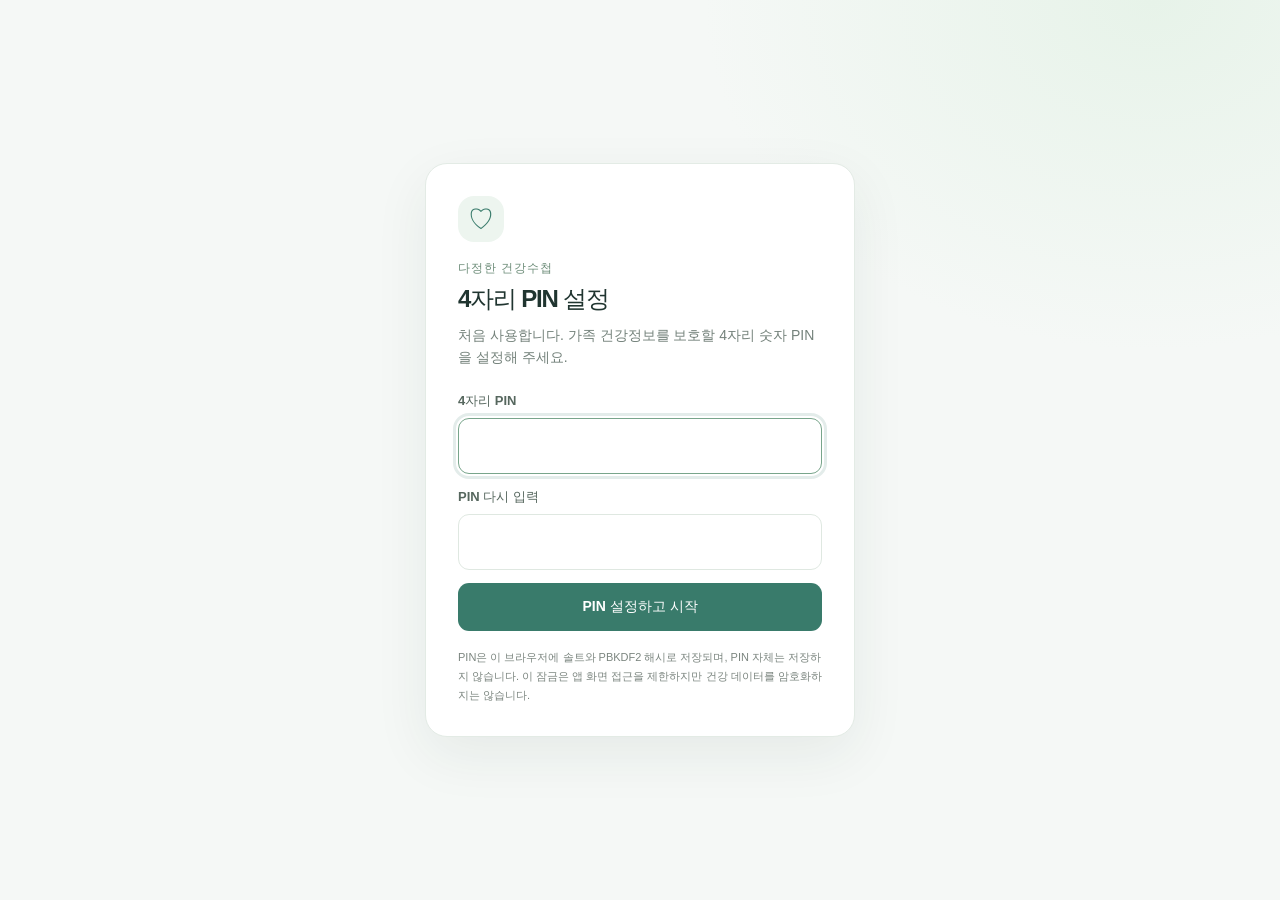
==== commit c6f5a6db: "Add PIN lock and backup restore Update the family health notebook with PIN lock, backup and restore " ====
--- a/index.html
+++ b/index.html
@@ -7,10 +7,13 @@
   <meta name="description" content="가족 구성원의 건강기록과 병원·복약 일정을 개인적으로 정리하는 건강수첩입니다. 의료 진단이나 치료를 제공하지 않습니다.">
   <title>다정한 건강수첩 · 우리 가족 건강관리</title>
   <link rel="stylesheet" href="./styles.css">
-  <script src="./app.js" defer></script>
+  <link rel="stylesheet" href="./pin-lock.css">
+  <link rel="stylesheet" href="./backup.css">
+  <script src="./pin-lock.js" defer></script>
+  <script src="./backup-ui.js" defer></script>
 </head>
 <body>
-  <div class="app-shell">
+  <div id="app-shell" class="app-shell" hidden>
     <header class="topbar">
       <a class="brand" href="#main-content" aria-label="다정한 건강수첩 홈">
         <span class="brand-mark" aria-hidden="true">
@@ -30,6 +33,7 @@
           <span class="status-dot" aria-hidden="true"></span>
           <span id="storage-status">이 기기에 저장</span>
         </span>
+        <button id="lock-app-button" class="lock-app-button" type="button">지금 잠금</button>
       </div>
     </header>
 
--- a/pin-lock.css
+++ b/pin-lock.css
@@ -0,0 +1,76 @@
+/* PIN 화면과 앱 잠금 버튼 */
+[hidden] { display: none !important; }
+.lock-app-button {
+  min-height: 36px;
+  padding: 0 13px;
+  border: 1px solid #dce9e0;
+  border-radius: 10px;
+  background: #fff;
+  color: #397b6b;
+  cursor: pointer;
+  font: inherit;
+  font-size: 12px;
+  font-weight: 700;
+}
+.lock-app-button:hover { background: #f0f7f2; }
+.pin-gate {
+  position: fixed;
+  z-index: 1000;
+  inset: 0;
+  display: grid;
+  place-items: center;
+  overflow-y: auto;
+  padding: 20px;
+  background: radial-gradient(ellipse at 90% 0%, #e7f3e9, transparent 28rem), #f5f8f6;
+}
+.pin-card {
+  width: min(100%, 430px);
+  padding: 32px;
+  border: 1px solid #e3ebe5;
+  border-radius: 22px;
+  background: #fff;
+  box-shadow: 0 18px 55px #20353012;
+}
+.pin-brand-mark {
+  width: 46px;
+  height: 46px;
+  display: grid;
+  place-items: center;
+  border-radius: 16px;
+  background: #edf5ef;
+  color: #397b6b;
+  font-size: 26px;
+}
+.pin-eyebrow { margin: 17px 0 3px; color: #6d8d79; font-size: 12px; font-weight: 700; letter-spacing: .08em; }
+.pin-card h1 { margin: 0; color: #203530; font-size: 24px; letter-spacing: -.05em; }
+.pin-description { margin: 8px 0 22px; color: #74827b; font-size: 14px; }
+.pin-form { display: grid; gap: 13px; }
+.pin-field { display: grid; gap: 7px; color: #56675e; font-size: 13px; font-weight: 650; }
+.pin-field input {
+  width: 100%;
+  min-height: 52px;
+  padding: 10px 14px;
+  border: 1px solid #dfe8e1;
+  border-radius: 11px;
+  background: #fff;
+  color: #203530;
+  font-size: 22px;
+  letter-spacing: .48em;
+  text-align: center;
+}
+.pin-field input:focus { border-color: #78a58b; outline: 3px solid #397b6b24; }
+.pin-error { min-height: 0; margin: -4px 0 0; color: #a64c42; font-size: 13px; }
+.pin-error:empty { display: none; }
+.pin-error.is-visible { display: block; }
+.pin-submit { min-height: 48px; border: 0; border-radius: 11px; background: #397b6b; color: #fff; cursor: pointer; font: inherit; font-weight: 700; }
+.pin-submit:hover { background: #286656; }
+.pin-submit:disabled { cursor: wait; opacity: .7; }
+.pin-security-note { margin: 17px 0 0; color: #7b857f; font-size: 11px; line-height: 1.7; }
+@media (max-width: 580px) {
+  .lock-app-button { min-height: 40px; padding: 0 10px; font-size: 11px; }
+  .pin-card { padding: 25px 21px; border-radius: 19px; }
+  .pin-card h1 { font-size: 22px; }
+  .pin-description { font-size: 13px; }
+  .pin-field input { font-size: 20px; }
+  .pin-submit { min-height: 50px; }
+}
--- a/backup.css
+++ b/backup.css
@@ -0,0 +1,52 @@
+/* JSON backup and restore controls */
+.backup-open-button {
+  min-height: 36px;
+  padding: 0 13px;
+  border: 1px solid #dce9e0;
+  border-radius: 10px;
+  background: #f5f9f6;
+  color: #397b6b;
+  cursor: pointer;
+  font: inherit;
+  font-size: 12px;
+  font-weight: 700;
+}
+.backup-open-button:hover { background: #eaf4ed; }
+.backup-open-button:disabled { cursor: wait; opacity: .65; }
+.backup-dialog {
+  width: min(520px, calc(100vw - 28px));
+  max-width: 520px;
+  max-height: min(90vh, 700px);
+  overflow-y: auto;
+  padding: 0;
+  border: 1px solid #e0e9e2;
+  border-radius: 20px;
+  background: #fff;
+  color: #203530;
+  box-shadow: 0 24px 70px #1a342833;
+}
+.backup-dialog::backdrop { background: #1c2d2552; backdrop-filter: blur(3px); }
+.backup-card { padding: 24px; }
+.backup-heading { display: flex; align-items: center; justify-content: space-between; gap: 12px; }
+.backup-kicker { margin: 0; color: #809889; font-size: 10px; font-weight: 750; letter-spacing: .15em; }
+.backup-heading h2 { margin: 3px 0 0; color: #2e463a; font-size: 21px; letter-spacing: -.05em; }
+.backup-close-button { width: 40px; height: 40px; border: 1px solid #e8ede9; border-radius: 11px; background: #fbfcfb; color: #75837b; cursor: pointer; font: inherit; font-size: 23px; }
+.backup-intro { margin: 13px 0; color: #738179; font-size: 13px; line-height: 1.65; }
+.backup-warning { padding: 12px 13px; border: 1px solid #f0dfd1; border-radius: 12px; background: #fff9f3; color: #765f4d; font-size: 12px; line-height: 1.7; }
+.backup-warning strong { color: #674b36; }
+.backup-status { min-height: 41px; margin: 13px 0; padding: 10px 11px; border-radius: 10px; background: #f3f8f4; color: #53705e; font-size: 12px; line-height: 1.6; }
+.backup-status.is-error { background: #fff4ef; color: #a04f40; }
+.backup-actions { display: grid; gap: 9px; }
+.backup-button { min-height: 46px; padding: 9px 14px; border: 1px solid transparent; border-radius: 11px; cursor: pointer; font: inherit; font-size: 13px; font-weight: 700; }
+.backup-primary { border-color: #397b6b; background: #397b6b; color: #fff; }
+.backup-primary:hover { background: #286656; }
+.backup-secondary { border-color: #dfe9e2; background: #fff; color: #397b6b; }
+.backup-secondary:hover { background: #f5f9f6; }
+.backup-footnote { margin: 13px 0 0; color: #8a7663; font-size: 11px; line-height: 1.7; }
+@media (max-width: 580px) {
+  .backup-open-button { min-height: 40px; padding: 0 9px; font-size: 10px; }
+  .backup-card { padding: 19px 16px; }
+  .backup-heading h2 { font-size: 20px; }
+  .backup-intro, .backup-warning { font-size: 13px; }
+  .backup-button { min-height: 48px; font-size: 14px; }
+}
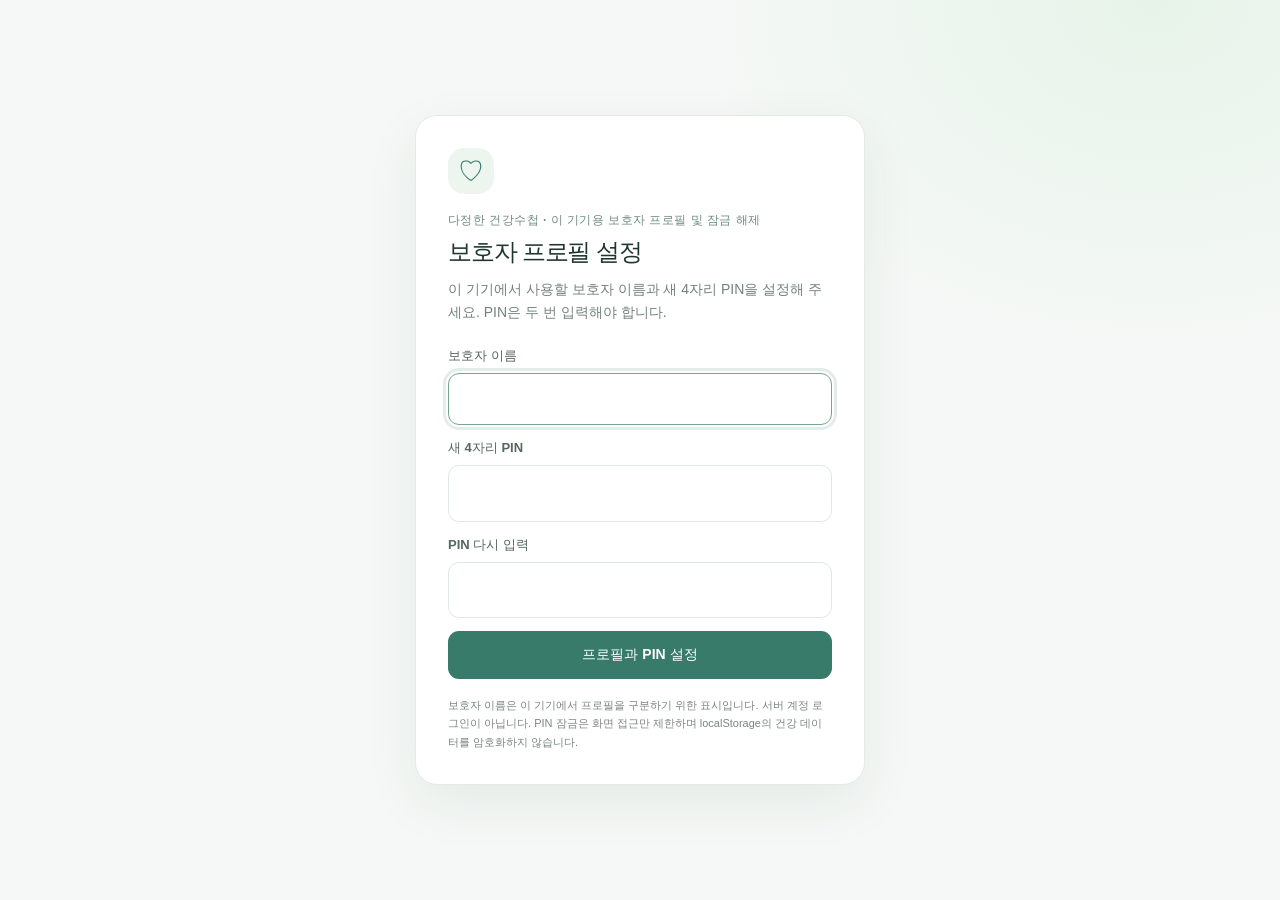
==== commit 10aadf61: "Finalize guardian profile, auto-lock, and encrypted backup" ====
--- a/index.html
+++ b/index.html
@@ -29,10 +29,13 @@
         </span>
       </a>
       <div class="topbar-right">
+        <span id="guardian-badge" class="guardian-badge" hidden></span>
+        <button id="guardian-settings-button" class="guardian-settings-button" type="button" hidden>보호자 설정</button>
         <span class="storage-pill">
           <span class="status-dot" aria-hidden="true"></span>
           <span id="storage-status">이 기기에 저장</span>
         </span>
+        <button id="logout-app-button" class="lock-app-button" type="button" hidden>로그아웃</button>
         <button id="lock-app-button" class="lock-app-button" type="button">지금 잠금</button>
       </div>
     </header>
--- a/pin-lock.css
+++ b/pin-lock.css
@@ -1,6 +1,7 @@
-/* PIN 화면과 앱 잠금 버튼 */
+/* 이 기기용 보호자 프로필과 잠금 화면 */
 [hidden] { display: none !important; }
-.lock-app-button {
+.lock-app-button,
+.guardian-settings-button {
   min-height: 36px;
   padding: 0 13px;
   border: 1px solid #dce9e0;
@@ -12,7 +13,21 @@
   font-size: 12px;
   font-weight: 700;
 }
-.lock-app-button:hover { background: #f0f7f2; }
+.lock-app-button:hover,
+.guardian-settings-button:hover { background: #f0f7f2; }
+.guardian-badge {
+  max-width: 180px;
+  overflow: hidden;
+  padding: 7px 10px;
+  border: 1px solid #e2ebe5;
+  border-radius: 999px;
+  background: #f6faf7;
+  color: #59766a;
+  font-size: 11px;
+  font-weight: 700;
+  text-overflow: ellipsis;
+  white-space: nowrap;
+}
 .pin-gate {
   position: fixed;
   z-index: 1000;
@@ -24,7 +39,7 @@
   background: radial-gradient(ellipse at 90% 0%, #e7f3e9, transparent 28rem), #f5f8f6;
 }
 .pin-card {
-  width: min(100%, 430px);
+  width: min(100%, 450px);
   padding: 32px;
   border: 1px solid #e3ebe5;
   border-radius: 22px;
@@ -41,12 +56,12 @@
   color: #397b6b;
   font-size: 26px;
 }
-.pin-eyebrow { margin: 17px 0 3px; color: #6d8d79; font-size: 12px; font-weight: 700; letter-spacing: .08em; }
+.pin-eyebrow { margin: 17px 0 3px; color: #6d8d79; font-size: 12px; font-weight: 700; letter-spacing: .04em; line-height: 1.55; }
 .pin-card h1 { margin: 0; color: #203530; font-size: 24px; letter-spacing: -.05em; }
-.pin-description { margin: 8px 0 22px; color: #74827b; font-size: 14px; }
-.pin-form { display: grid; gap: 13px; }
+.pin-description { margin: 8px 0 22px; color: #74827b; font-size: 14px; line-height: 1.65; }
+.pin-form, .guardian-settings-form { display: grid; gap: 13px; }
 .pin-field { display: grid; gap: 7px; color: #56675e; font-size: 13px; font-weight: 650; }
-.pin-field input {
+.pin-field input, .pin-field select {
   width: 100%;
   min-height: 52px;
   padding: 10px 14px;
@@ -54,23 +69,87 @@
   border-radius: 11px;
   background: #fff;
   color: #203530;
+  font-size: 16px;
+  letter-spacing: .02em;
+}
+#pin-input, #pin-confirm, #guardian-current-pin, #guardian-new-pin, #guardian-new-pin-confirm {
   font-size: 22px;
   letter-spacing: .48em;
   text-align: center;
 }
-.pin-field input:focus { border-color: #78a58b; outline: 3px solid #397b6b24; }
-.pin-error { min-height: 0; margin: -4px 0 0; color: #a64c42; font-size: 13px; }
+.pin-field input:focus, .pin-field select:focus { border-color: #78a58b; outline: 3px solid #397b6b24; }
+.pin-error { min-height: 0; margin: -4px 0 0; color: #a64c42; font-size: 13px; line-height: 1.55; }
 .pin-error:empty { display: none; }
 .pin-error.is-visible { display: block; }
 .pin-submit { min-height: 48px; border: 0; border-radius: 11px; background: #397b6b; color: #fff; cursor: pointer; font: inherit; font-weight: 700; }
 .pin-submit:hover { background: #286656; }
 .pin-submit:disabled { cursor: wait; opacity: .7; }
+.forgot-pin-button {
+  width: 100%;
+  min-height: 44px;
+  margin-top: 12px;
+  padding: 8px 10px;
+  border: 1px solid #f0d8ce;
+  border-radius: 10px;
+  background: #fff8f4;
+  color: #9b5847;
+  cursor: pointer;
+  font: inherit;
+  font-size: 12px;
+  font-weight: 700;
+}
+.forgot-pin-button:hover { background: #fff0e8; }
+.forgot-pin-button:disabled { cursor: wait; opacity: .65; }
 .pin-security-note { margin: 17px 0 0; color: #7b857f; font-size: 11px; line-height: 1.7; }
+.guardian-settings-dialog {
+  width: min(540px, calc(100vw - 28px));
+  max-width: 540px;
+  max-height: min(92vh, 850px);
+  overflow-y: auto;
+  padding: 0;
+  border: 1px solid #e0e9e2;
+  border-radius: 20px;
+  background: #fff;
+  color: #203530;
+  box-shadow: 0 24px 70px #1a342833;
+}
+.guardian-settings-dialog::backdrop { background: #1c2d2552; backdrop-filter: blur(3px); }
+.guardian-settings-card { padding: 24px; }
+.guardian-settings-heading { display: flex; align-items: center; justify-content: space-between; gap: 12px; margin-bottom: 17px; }
+.guardian-settings-heading .pin-eyebrow { margin: 0 0 3px; }
+.guardian-settings-heading h2 { margin: 0; color: #2e463a; font-size: 21px; letter-spacing: -.05em; }
+.guardian-close-button { width: 40px; height: 40px; border: 1px solid #e8ede9; border-radius: 11px; background: #fbfcfb; color: #75837b; cursor: pointer; font: inherit; font-size: 23px; }
+.guardian-settings-form h3 { margin: 0; color: #34483f; font-size: 16px; }
+.guardian-settings-form .pin-submit { min-height: 44px; }
+.guardian-settings-card hr { height: 1px; margin: 20px 0; border: 0; background: #edf1ee; }
+.guardian-settings-status { min-height: 0; margin: 0; color: #53705e; font-size: 12px; line-height: 1.6; }
+.guardian-settings-status:empty { display: none; }
+.guardian-settings-status.is-error { color: #a04f40; }
+.guardian-reset-note { margin: 19px 0 0; padding: 12px; border: 1px solid #f0dfd1; border-radius: 11px; background: #fff9f3; color: #765f4d; font-size: 11px; line-height: 1.7; }
+.guardian-reset-note strong { color: #674b36; }
+@media (max-width: 760px) {
+  .topbar-right { gap: 6px; }
+  .guardian-badge { max-width: 125px; padding: 6px 8px; font-size: 10px; }
+  .lock-app-button, .guardian-settings-button { padding: 0 9px; font-size: 10px; }
+}
 @media (max-width: 580px) {
-  .lock-app-button { min-height: 40px; padding: 0 10px; font-size: 11px; }
+  .lock-app-button, .guardian-settings-button { min-height: 40px; padding: 0 8px; font-size: 10px; }
+  .guardian-badge { max-width: 105px; font-size: 9px; }
   .pin-card { padding: 25px 21px; border-radius: 19px; }
   .pin-card h1 { font-size: 22px; }
   .pin-description { font-size: 13px; }
-  .pin-field input { font-size: 20px; }
+  #pin-input, #pin-confirm, #guardian-current-pin, #guardian-new-pin, #guardian-new-pin-confirm { font-size: 20px; }
   .pin-submit { min-height: 50px; }
+  .guardian-settings-card { padding: 19px 16px; }
+  .guardian-settings-heading h2 { font-size: 20px; }
+  .guardian-settings-form .pin-field { font-size: 13px; }
+  .guardian-settings-form .pin-field input, .guardian-settings-form .pin-field select { min-height: 48px; font-size: 16px; }
+  .guardian-settings-form #guardian-current-pin, .guardian-settings-form #guardian-new-pin, .guardian-settings-form #guardian-new-pin-confirm { font-size: 20px; }
+  .guardian-reset-note { font-size: 12px; }
 }
+@media (max-width: 420px) {
+  .topbar-right { gap: 4px; }
+  .guardian-badge { max-width: 83px; padding: 5px 6px; font-size: 8px; }
+  .lock-app-button, .guardian-settings-button { padding: 0 6px; font-size: 9px; }
+  .storage-pill { padding: 0 6px; font-size: 8px; }
+}
--- a/backup.css
+++ b/backup.css
@@ -38,10 +38,21 @@
 .backup-status.is-error { background: #fff4ef; color: #a04f40; }
 .backup-actions { display: grid; gap: 9px; }
 .backup-button { min-height: 46px; padding: 9px 14px; border: 1px solid transparent; border-radius: 11px; cursor: pointer; font: inherit; font-size: 13px; font-weight: 700; }
+.backup-button:disabled { cursor: wait; opacity: .6; }
 .backup-primary { border-color: #397b6b; background: #397b6b; color: #fff; }
 .backup-primary:hover { background: #286656; }
 .backup-secondary { border-color: #dfe9e2; background: #fff; color: #397b6b; }
 .backup-secondary:hover { background: #f5f9f6; }
+.backup-tertiary { border-color: #e7ece8; background: #f8faf8; color: #607168; }
+.backup-password-panel { margin-top: 14px; padding: 15px; border: 1px solid #dfe9e2; border-radius: 13px; background: #f8fbf8; }
+.backup-password-panel[hidden] { display: none; }
+.backup-password-panel h3 { margin: 0; color: #2e463a; font-size: 15px; }
+.backup-password-panel > p { margin: 7px 0 13px; color: #718078; font-size: 12px; line-height: 1.65; }
+.backup-password-form { display: grid; gap: 7px; }
+.backup-password-form label { margin-top: 4px; color: #52675b; font-size: 12px; font-weight: 700; }
+.backup-password-form input { width: 100%; min-height: 44px; padding: 9px 11px; border: 1px solid #d9e4dc; border-radius: 9px; background: #fff; color: #203530; font: inherit; font-size: 14px; }
+.backup-password-form input:focus { border-color: #57917e; outline: 3px solid #57917e2b; }
+.backup-password-actions { display: grid; grid-template-columns: minmax(0, 1fr) auto; gap: 8px; margin-top: 7px; }
 .backup-footnote { margin: 13px 0 0; color: #8a7663; font-size: 11px; line-height: 1.7; }
 @media (max-width: 580px) {
   .backup-open-button { min-height: 40px; padding: 0 9px; font-size: 10px; }
@@ -49,4 +60,7 @@
   .backup-heading h2 { font-size: 20px; }
   .backup-intro, .backup-warning { font-size: 13px; }
   .backup-button { min-height: 48px; font-size: 14px; }
+  .backup-password-panel { padding: 13px; }
+  .backup-password-form input { min-height: 48px; font-size: 16px; }
+  .backup-password-actions { grid-template-columns: 1fr; }
 }
